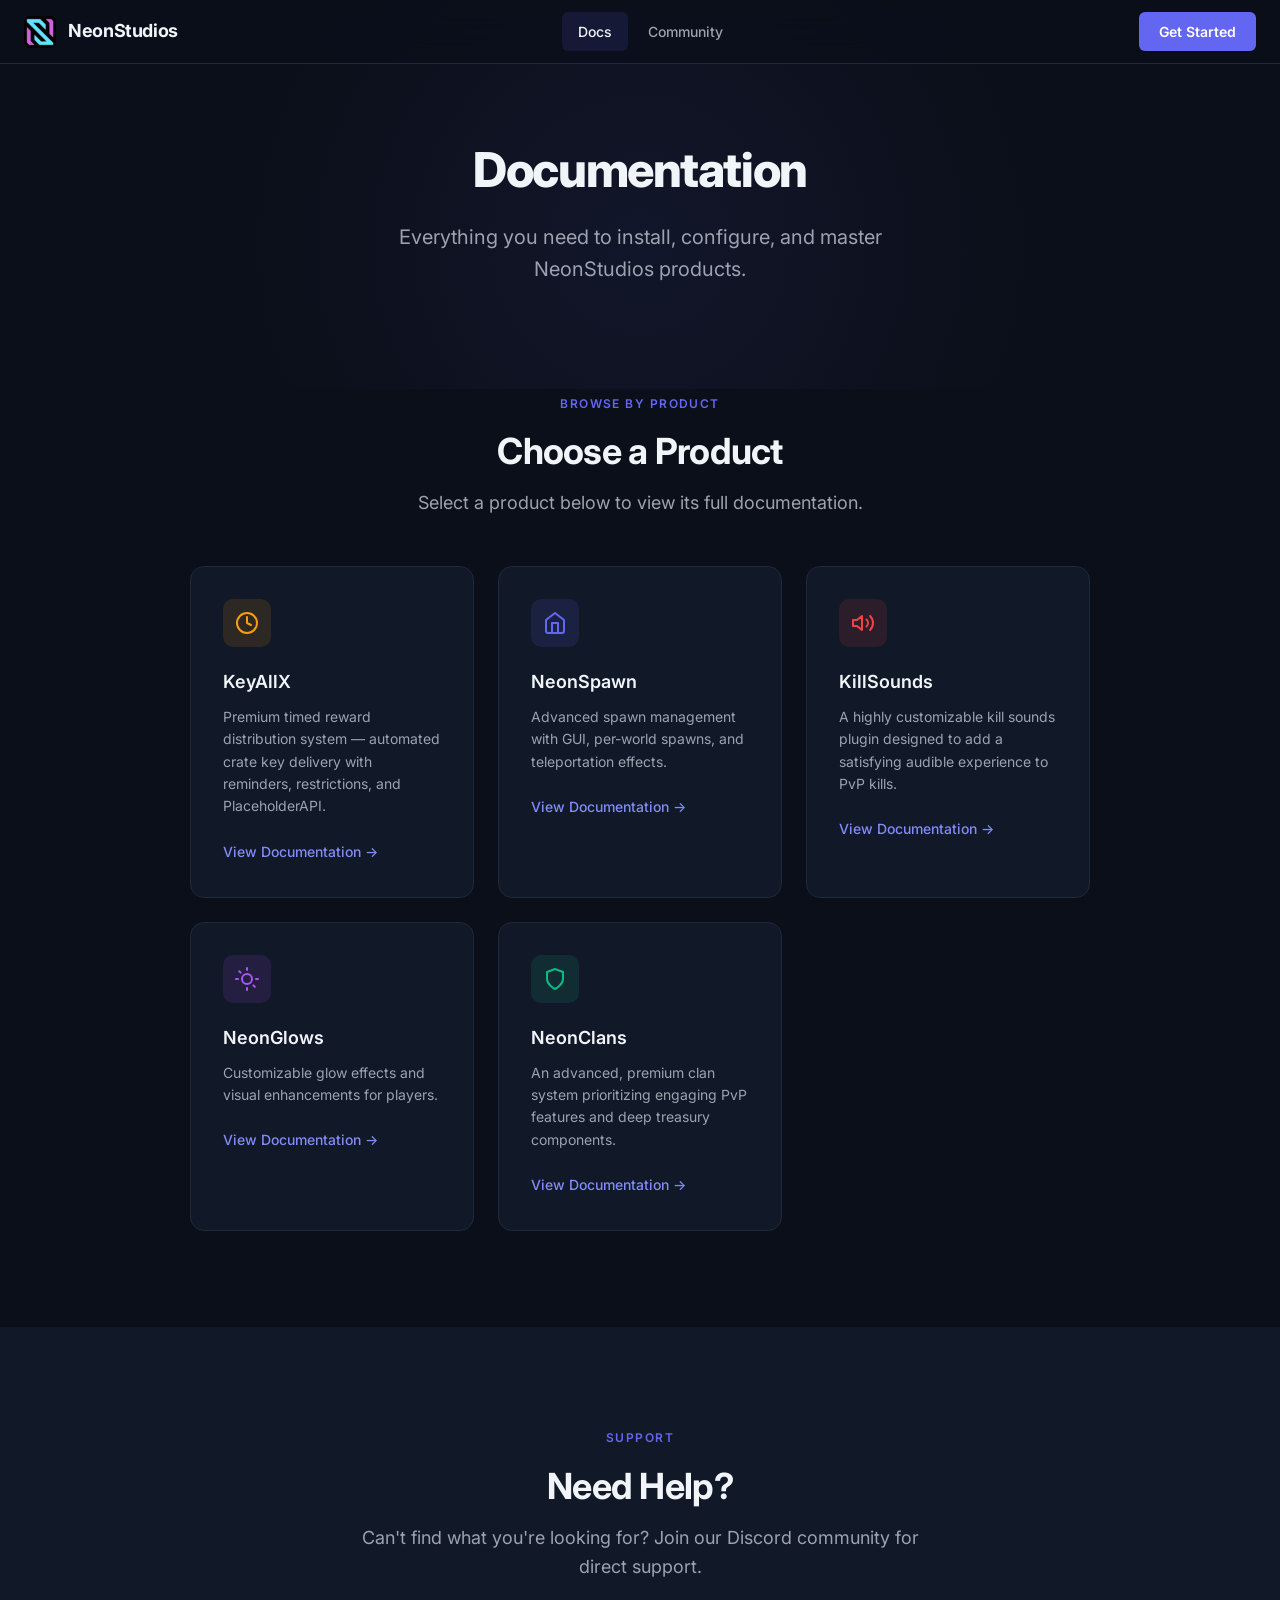
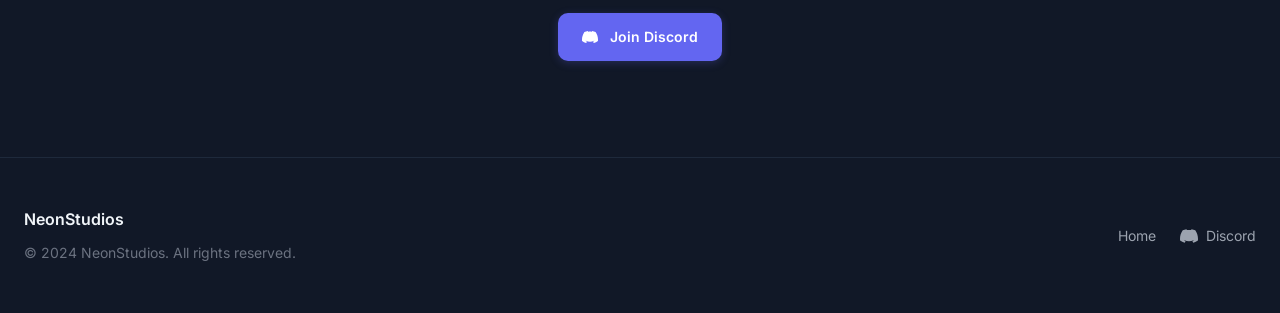
==== index.html @ 4698d2b7 "Added NeonClans & Updated BBB Links" ====
<!DOCTYPE html>
<html lang="en">
<head>
  <meta charset="UTF-8">
  <meta name="viewport" content="width=device-width, initial-scale=1.0">
  <title>Documentation — NeonStudios</title>
  <meta name="description" content="Browse documentation for all NeonStudios products — plugins, bots, skripts, server setups, and developer tools.">

  <!-- Open Graph -->
  <meta property="og:type" content="website">
  <meta property="og:title" content="Documentation — NeonStudios">
  <meta property="og:description" content="Browse documentation for all NeonStudios products.">
  <meta property="og:url" content="https://docs.neonstudios.in/">
  <meta property="og:site_name" content="NeonStudios">
  <meta property="og:image" content="https://docs.neonstudios.in/assets/logo.jpg">
  <meta property="og:image:type" content="image/jpeg">
  <meta property="og:image:alt" content="NeonStudios Logo">
  <meta name="theme-color" content="#f59e0b">
  <!-- Twitter -->
  <meta name="twitter:card" content="summary">
  <meta name="twitter:title" content="Documentation — NeonStudios">
  <meta name="twitter:description" content="Browse documentation for all NeonStudios products.">
  <meta name="twitter:image" content="https://docs.neonstudios.in/assets/logo.jpg">

  <link rel="icon" type="image/jpeg" href="assets/logo.jpg">
  <link rel="stylesheet" href="styles.css">
</head>
<body>
  <!-- ===== Header ===== -->
  <header class="header" role="banner">
    <div class="header-inner">
      <a href="index.html" class="logo" aria-label="NeonStudios Home">
        <img src="assets/logo.jpg" alt="NeonStudios Logo" style="width: 32px; height: 32px; border-radius: 6px;">
        <span>NeonStudios</span>
      </a>

      <nav class="nav-links" role="navigation" aria-label="Main navigation">
        <a href="index.html" class="nav-link active">Docs</a>
        <a href="https://dsc.gg/neonstudios" class="nav-link" target="_blank" rel="noopener">Community</a>
      </nav>

      <a href="https://dsc.gg/neonstudios" class="nav-cta" target="_blank" rel="noopener">Get Started</a>

      <button class="mobile-menu-btn" id="mobileMenuBtn" aria-label="Toggle menu" aria-expanded="false">
        <svg width="24" height="24" fill="none" stroke="currentColor" stroke-width="2" stroke-linecap="round"><path d="M4 6h16M4 12h16M4 18h16"/></svg>
      </button>
    </div>

    <div class="mobile-nav" id="mobileNav" role="navigation" aria-label="Mobile navigation" style="display:none;">
      <a href="index.html" class="nav-link active">Docs</a>
      <a href="https://dsc.gg/neonstudios" class="nav-link" target="_blank" rel="noopener">Community</a>
    </div>
  </header>

  <main>
    <!-- ===== Docs Hub Hero ===== -->
    <section class="hero" style="min-height:auto;padding-top:calc(var(--header-height) + 5rem);padding-bottom:4rem;" aria-label="Documentation Hub">
      <div class="hero-content">
        <h1 class="animate-fade-in-up" style="font-size:clamp(2rem, 5vw, 3rem);">
          Documentation
        </h1>
        <p class="hero-sub animate-fade-in-up animate-delay-1">
          Everything you need to install, configure, and master NeonStudios products.
        </p>
      </div>
    </section>

    <!-- ===== Product Documentation List ===== -->
    <section class="section" style="padding-top:0;" aria-label="Product Documentation">
      <div class="container">
        <div class="section-header fade-in" style="margin-bottom:3rem;">
          <span class="section-label">Browse by Product</span>
          <h2 class="section-title">Choose a Product</h2>
          <p class="section-desc">Select a product below to view its full documentation.</p>
        </div>

        <div class="products-grid" style="max-width:900px;">
          <!-- KeyAllX -->
          <a href="docs/keyallx.html" class="product-card fade-in" id="doc-keyallx" style="text-decoration:none;">
            <div class="product-icon" style="background:rgba(245, 158, 11, 0.12);">
              <svg width="24" height="24" viewBox="0 0 24 24" fill="none" stroke="#f59e0b" stroke-width="2" stroke-linecap="round" stroke-linejoin="round"><circle cx="12" cy="12" r="10"/><polyline points="12 6 12 12 16 14"/></svg>
            </div>
            <h3>KeyAllX</h3>
            <p>Premium timed reward distribution system — automated crate key delivery with reminders, restrictions, and PlaceholderAPI.</p>
            <span class="product-link">View Documentation <span>→</span></span>
          </a>

          <!-- NeonSpawn -->
          <a href="docs/neonspawn.html" class="product-card fade-in" id="doc-neonspawn" style="text-decoration:none;">
            <div class="product-icon" style="background:rgba(99, 102, 241, 0.12);">
              <svg width="24" height="24" viewBox="0 0 24 24" fill="none" stroke="#6366f1" stroke-width="2" stroke-linecap="round" stroke-linejoin="round"><path d="M3 9l9-7 9 7v11a2 2 0 0 1-2 2H5a2 2 0 0 1-2-2z"/><polyline points="9 22 9 12 15 12 15 22"/></svg>
            </div>
            <h3>NeonSpawn</h3>
            <p>Advanced spawn management with GUI, per-world spawns, and teleportation effects.</p>
            <span class="product-link">View Documentation <span>→</span></span>
          </a>

          <!-- KillSounds -->
          <a href="docs/killsounds.html" class="product-card fade-in" id="doc-killsounds" style="text-decoration:none;">
            <div class="product-icon" style="background:rgba(239, 68, 68, 0.12);">
              <svg width="24" height="24" viewBox="0 0 24 24" fill="none" stroke="#ef4444" stroke-width="2" stroke-linecap="round" stroke-linejoin="round"><polygon points="11 5 6 9 2 9 2 15 6 15 11 19 11 5"></polygon><path d="M19.07 4.93a10 10 0 0 1 0 14.14M15.54 8.46a5 5 0 0 1 0 7.07"></path></svg>
            </div>
            <h3>KillSounds</h3>
            <p>A highly customizable kill sounds plugin designed to add a satisfying audible experience to PvP kills.</p>
            <span class="product-link">View Documentation <span>→</span></span>
          </a>

          <!-- NeonGlows -->
          <a href="docs/neonglows.html" class="product-card fade-in" id="doc-neonglows" style="text-decoration:none;">
            <div class="product-icon" style="background:rgba(168, 85, 247, 0.12);">
              <svg width="24" height="24" viewBox="0 0 24 24" fill="none" stroke="#a855f7" stroke-width="2" stroke-linecap="round" stroke-linejoin="round"><circle cx="12" cy="12" r="5"/><line x1="12" y1="1" x2="12" y2="3"/><line x1="12" y1="21" x2="12" y2="23"/><line x1="4.22" y1="4.22" x2="5.64" y2="5.64"/><line x1="18.36" y1="18.36" x2="19.78" y2="19.78"/><line x1="1" y1="12" x2="3" y2="12"/><line x1="21" y1="12" x2="23" y2="12"/></svg>
            </div>
            <h3>NeonGlows</h3>
            <p>Customizable glow effects and visual enhancements for players.</p>
            <span class="product-link">View Documentation <span>→</span></span>
          </a>

          <!-- NeonClans -->
          <a href="docs/neonclans.html" class="product-card fade-in" id="doc-neonclans" style="text-decoration:none;">
            <div class="product-icon" style="background:rgba(16, 185, 129, 0.12);">
              <svg width="24" height="24" viewBox="0 0 24 24" fill="none" stroke="#10b981" stroke-width="2" stroke-linecap="round" stroke-linejoin="round"><path d="M12 22s8-4 8-10V5l-8-3-8 3v7c0 6 8 10 8 10z"></path></svg>
            </div>
            <h3>NeonClans</h3>
            <p>An advanced, premium clan system prioritizing engaging PvP features and deep treasury components.</p>
            <span class="product-link">View Documentation <span>→</span></span>
          </a>
        </div>
      </div>
    </section>

    <!-- ===== Need Help ===== -->
    <section class="section" style="background:var(--bg-secondary);text-align:center;" aria-label="Need Help">
      <div class="container">
        <div class="section-header fade-in" style="margin-bottom:2rem;">
          <span class="section-label">Support</span>
          <h2 class="section-title">Need Help?</h2>
          <p class="section-desc">Can't find what you're looking for? Join our Discord community for direct support.</p>
        </div>
        <div class="hero-actions fade-in">
          <a href="https://dsc.gg/neonstudios" class="btn btn-primary" target="_blank" rel="noopener">
            <svg width="16" height="16" viewBox="0 0 24 24" fill="currentColor" style="margin-right:4px;"><path d="M20.317 4.3698a19.7913 19.7913 0 00-4.8851-1.5152.0741.0741 0 00-.0785.0371c-.211.3753-.4447.8648-.6083 1.2495-1.8447-.2762-3.68-.2762-5.4868 0-.1636-.3933-.4058-.8742-.6177-1.2495a.077.077 0 00-.0785-.037 19.7363 19.7363 0 00-4.8852 1.515.0699.0699 0 00-.0321.0277C.5334 9.0458-.319 13.5799.0992 18.0578a.0824.0824 0 00.0312.0561 19.9312 19.9312 0 005.9932 3.0294.0777.0777 0 00.0842-.0276c.4616-.6304.8731-1.2952 1.226-1.9942a.076.076 0 00-.0416-.1057c-.6528-.2476-1.2743-.5495-1.8722-.8923a.077.077 0 01-.0076-.1277c.1258-.0943.2517-.1923.3718-.2914a.0743.0743 0 01.0776-.0105c3.9278 1.7933 8.18 1.7933 12.0614 0a.0739.0739 0 01.0785.0095c.1202.099.246.1981.3728.2924a.077.077 0 01-.0066.1276 12.2986 12.2986 0 01-1.873.8914.0766.0766 0 00-.0407.1067c.3604.698.7719 1.3628 1.225 1.9932a.076.076 0 00.0842.0286 19.8975 19.8975 0 006.0023-3.0294.077.077 0 00.0313-.0552c.5004-5.177-.8382-9.6739-3.5485-13.6604a.061.061 0 00-.0312-.0286z"/></svg>
            Join Discord
          </a>
        </div>
      </div>
    </section>
  </main>

  <!-- ===== Footer ===== -->
  <footer class="footer" role="contentinfo">
    <div class="footer-inner">
      <div class="footer-left">
        <span class="footer-brand">NeonStudios</span>
        <span class="footer-copy">&copy; 2024 NeonStudios. All rights reserved.</span>
      </div>
      <div class="footer-links">
        <a href="index.html" class="footer-link">Home</a>
        <a href="https://dsc.gg/neonstudios" class="footer-link" target="_blank" rel="noopener">
          <svg width="18" height="18" viewBox="0 0 24 24" fill="currentColor"><path d="M20.317 4.3698a19.7913 19.7913 0 00-4.8851-1.5152.0741.0741 0 00-.0785.0371c-.211.3753-.4447.8648-.6083 1.2495-1.8447-.2762-3.68-.2762-5.4868 0-.1636-.3933-.4058-.8742-.6177-1.2495a.077.077 0 00-.0785-.037 19.7363 19.7363 0 00-4.8852 1.515.0699.0699 0 00-.0321.0277C.5334 9.0458-.319 13.5799.0992 18.0578a.0824.0824 0 00.0312.0561 19.9312 19.9312 0 005.9932 3.0294.0777.0777 0 00.0842-.0276c.4616-.6304.8731-1.2952 1.226-1.9942a.076.076 0 00-.0416-.1057c-.6528-.2476-1.2743-.5495-1.8722-.8923a.077.077 0 01-.0076-.1277c.1258-.0943.2517-.1923.3718-.2914a.0743.0743 0 01.0776-.0105c3.9278 1.7933 8.18 1.7933 12.0614 0a.0739.0739 0 01.0785.0095c.1202.099.246.1981.3728.2924a.077.077 0 01-.0066.1276 12.2986 12.2986 0 01-1.873.8914.0766.0766 0 00-.0407.1067c.3604.698.7719 1.3628 1.225 1.9932a.076.076 0 00.0842.0286 19.8975 19.8975 0 006.0023-3.0294.077.077 0 00.0313-.0552c.5004-5.177-.8382-9.6739-3.5485-13.6604a.061.061 0 00-.0312-.0286z"/></svg>
          Discord
        </a>
      </div>
    </div>
  </footer>

  <script src="app.js"></script>
</body>
</html>
---- styles.css ----
/* ============================================
   NeonStudios Design System
   Modern, minimal SaaS-style dark theme
   ============================================ */

/* ---------- Google Fonts ---------- */
@import url('https://fonts.googleapis.com/css2?family=Inter:wght@300;400;500;600;700;800&family=JetBrains+Mono:wght@400;500&display=swap');

/* ---------- CSS Custom Properties ---------- */
:root {
  /* Colors */
  --bg-primary: #0b0f19;
  --bg-secondary: #111827;
  --bg-surface: #1e293b;
  --bg-surface-hover: #253349;
  --bg-surface-alt: #0f172a;
  --border-color: #1e293b;
  --border-color-subtle: rgba(99, 102, 241, 0.15);

  --color-primary: #6366f1;
  --color-primary-hover: #818cf8;
  --color-primary-muted: rgba(99, 102, 241, 0.12);
  --color-primary-glow: rgba(99, 102, 241, 0.25);
  --color-accent: #2563eb;

  --text-primary: #f1f5f9;
  --text-secondary: #e5e7eb;
  --text-muted: #9ca3af;
  --text-dim: #6b7280;

  --success: #22c55e;
  --warning: #f59e0b;
  --error: #ef4444;
  --info: #3b82f6;

  /* Typography */
  --font-sans: 'Inter', system-ui, -apple-system, BlinkMacSystemFont, 'Segoe UI', sans-serif;
  --font-mono: 'JetBrains Mono', 'Fira Code', 'Cascadia Code', monospace;

  --text-xs: 0.75rem;
  --text-sm: 0.875rem;
  --text-base: 1rem;
  --text-lg: 1.125rem;
  --text-xl: 1.25rem;
  --text-2xl: 1.5rem;
  --text-3xl: 1.875rem;
  --text-4xl: 2.25rem;
  --text-5xl: 3rem;
  --text-6xl: 3.75rem;

  /* Spacing */
  --space-1: 0.25rem;
  --space-2: 0.5rem;
  --space-3: 0.75rem;
  --space-4: 1rem;
  --space-5: 1.25rem;
  --space-6: 1.5rem;
  --space-8: 2rem;
  --space-10: 2.5rem;
  --space-12: 3rem;
  --space-16: 4rem;
  --space-20: 5rem;
  --space-24: 6rem;

  /* Radii */
  --radius-sm: 6px;
  --radius-md: 10px;
  --radius-lg: 14px;
  --radius-xl: 20px;
  --radius-full: 9999px;

  /* Shadows */
  --shadow-sm: 0 1px 2px rgba(0, 0, 0, 0.3);
  --shadow-md: 0 4px 12px rgba(0, 0, 0, 0.25);
  --shadow-lg: 0 8px 30px rgba(0, 0, 0, 0.35);
  --shadow-xl: 0 16px 48px rgba(0, 0, 0, 0.4);

  /* Layout */
  --sidebar-width: 280px;
  --header-height: 64px;
  --max-width: 1280px;
  --content-max-width: 780px;

  /* Transitions */
  --transition-fast: 150ms cubic-bezier(0.4, 0, 0.2, 1);
  --transition-base: 250ms cubic-bezier(0.4, 0, 0.2, 1);
  --transition-slow: 400ms cubic-bezier(0.4, 0, 0.2, 1);
}

/* ---------- Reset & Base ---------- */
*, *::before, *::after {
  box-sizing: border-box;
  margin: 0;
  padding: 0;
}

html {
  scroll-behavior: smooth;
  font-size: 16px;
  -webkit-font-smoothing: antialiased;
  -moz-osx-font-smoothing: grayscale;
}

body {
  font-family: var(--font-sans);
  background-color: var(--bg-primary);
  color: var(--text-secondary);
  line-height: 1.7;
  min-height: 100vh;
  overflow-x: hidden;
}

a {
  color: var(--color-primary-hover);
  text-decoration: none;
  transition: color var(--transition-fast);
}

a:hover {
  color: var(--text-primary);
}

img {
  max-width: 100%;
  height: auto;
  display: block;
}

ul, ol {
  list-style: none;
}

::selection {
  background: var(--color-primary-muted);
  color: var(--text-primary);
}

::-webkit-scrollbar {
  width: 6px;
  height: 6px;
}

::-webkit-scrollbar-track {
  background: transparent;
}

::-webkit-scrollbar-thumb {
  background: var(--bg-surface);
  border-radius: var(--radius-full);
}

::-webkit-scrollbar-thumb:hover {
  background: var(--bg-surface-hover);
}

/* ---------- Utility Classes ---------- */
.container {
  max-width: var(--max-width);
  margin: 0 auto;
  padding: 0 var(--space-6);
}

.sr-only {
  position: absolute;
  width: 1px;
  height: 1px;
  padding: 0;
  margin: -1px;
  overflow: hidden;
  clip: rect(0, 0, 0, 0);
  border: 0;
}

.fade-in {
  opacity: 0;
  transform: translateY(20px);
  transition: opacity 0.6s ease, transform 0.6s ease;
}

.fade-in.visible {
  opacity: 1;
  transform: translateY(0);
}

/* ---------- Header / Navbar ---------- */
.header {
  position: fixed;
  top: 0;
  left: 0;
  right: 0;
  height: var(--header-height);
  background: rgba(11, 15, 25, 0.82);
  backdrop-filter: blur(16px) saturate(180%);
  -webkit-backdrop-filter: blur(16px) saturate(180%);
  border-bottom: 1px solid var(--border-color);
  z-index: 1000;
  transition: background var(--transition-base);
}

.header-inner {
  max-width: var(--max-width);
  margin: 0 auto;
  padding: 0 var(--space-6);
  height: 100%;
  display: flex;
  align-items: center;
  justify-content: space-between;
}

.logo {
  display: flex;
  align-items: center;
  gap: var(--space-3);
  font-weight: 700;
  font-size: var(--text-lg);
  color: var(--text-primary);
  letter-spacing: -0.02em;
}

.logo-icon {
  width: 32px;
  height: 32px;
  background: linear-gradient(135deg, var(--color-primary), var(--color-accent));
  border-radius: var(--radius-sm);
  display: flex;
  align-items: center;
  justify-content: center;
  font-size: var(--text-sm);
  font-weight: 800;
  color: #fff;
}

.nav-links {
  display: flex;
  align-items: center;
  gap: var(--space-1);
}

.nav-link {
  padding: var(--space-2) var(--space-4);
  font-size: var(--text-sm);
  font-weight: 500;
  color: var(--text-muted);
  border-radius: var(--radius-sm);
  transition: all var(--transition-fast);
}

.nav-link:hover {
  color: var(--text-primary);
  background: var(--bg-surface);
}

.nav-link.active {
  color: var(--text-primary);
  background: var(--color-primary-muted);
}

.nav-cta {
  margin-left: var(--space-4);
  padding: var(--space-2) var(--space-5);
  font-size: var(--text-sm);
  font-weight: 600;
  color: #fff;
  background: var(--color-primary);
  border: none;
  border-radius: var(--radius-sm);
  cursor: pointer;
  transition: all var(--transition-fast);
}

.nav-cta:hover {
  background: var(--color-primary-hover);
  color: #fff;
  transform: translateY(-1px);
  box-shadow: 0 4px 16px var(--color-primary-glow);
}

.mobile-menu-btn {
  display: none;
  width: 40px;
  height: 40px;
  border: none;
  background: transparent;
  color: var(--text-secondary);
  cursor: pointer;
  border-radius: var(--radius-sm);
  align-items: center;
  justify-content: center;
  font-size: 1.25rem;
}

.mobile-menu-btn:hover {
  background: var(--bg-surface);
}

/* ---------- Hero Section ---------- */
.hero {
  min-height: 100vh;
  display: flex;
  align-items: center;
  justify-content: center;
  text-align: center;
  padding: calc(var(--header-height) + var(--space-16)) var(--space-6) var(--space-16);
  position: relative;
  overflow: hidden;
}

.hero::before {
  content: '';
  position: absolute;
  top: -40%;
  left: 50%;
  transform: translateX(-50%);
  width: 800px;
  height: 800px;
  background: radial-gradient(circle, rgba(99, 102, 241, 0.08) 0%, transparent 70%);
  pointer-events: none;
}

.hero-content {
  max-width: 720px;
  position: relative;
  z-index: 1;
}

.hero-badge {
  display: inline-flex;
  align-items: center;
  gap: var(--space-2);
  padding: var(--space-1) var(--space-4);
  font-size: var(--text-xs);
  font-weight: 500;
  color: var(--color-primary-hover);
  background: var(--color-primary-muted);
  border: 1px solid var(--border-color-subtle);
  border-radius: var(--radius-full);
  margin-bottom: var(--space-8);
  letter-spacing: 0.02em;
}

.hero-badge-dot {
  width: 6px;
  height: 6px;
  background: var(--color-primary);
  border-radius: 50%;
  animation: pulse-dot 2s infinite;
}

@keyframes pulse-dot {
  0%, 100% { opacity: 1; }
  50% { opacity: 0.4; }
}

.hero h1 {
  font-size: clamp(2.5rem, 6vw, var(--text-6xl));
  font-weight: 800;
  color: var(--text-primary);
  line-height: 1.1;
  letter-spacing: -0.03em;
  margin-bottom: var(--space-6);
}

.hero h1 .gradient-text {
  background: linear-gradient(135deg, var(--color-primary) 0%, #a78bfa 50%, var(--color-accent) 100%);
  -webkit-background-clip: text;
  -webkit-text-fill-color: transparent;
  background-clip: text;
}

.hero-sub {
  font-size: clamp(var(--text-lg), 2vw, var(--text-xl));
  color: var(--text-muted);
  line-height: 1.6;
  margin-bottom: var(--space-10);
  max-width: 560px;
  margin-left: auto;
  margin-right: auto;
}

.hero-actions {
  display: flex;
  gap: var(--space-4);
  justify-content: center;
  flex-wrap: wrap;
}

.btn {
  display: inline-flex;
  align-items: center;
  gap: var(--space-2);
  padding: var(--space-3) var(--space-6);
  font-family: var(--font-sans);
  font-size: var(--text-sm);
  font-weight: 600;
  border-radius: var(--radius-md);
  border: none;
  cursor: pointer;
  transition: all var(--transition-fast);
  text-decoration: none;
}

.btn-primary {
  color: #fff;
  background: var(--color-primary);
  box-shadow: 0 2px 8px var(--color-primary-glow);
}

.btn-primary:hover {
  background: var(--color-primary-hover);
  color: #fff;
  transform: translateY(-2px);
  box-shadow: 0 6px 20px var(--color-primary-glow);
}

.btn-secondary {
  color: var(--text-secondary);
  background: var(--bg-surface);
  border: 1px solid var(--border-color);
}

.btn-secondary:hover {
  color: var(--text-primary);
  background: var(--bg-surface-hover);
  border-color: var(--bg-surface-hover);
  transform: translateY(-2px);
}

.btn-icon {
  font-size: 1.1em;
}

/* ---------- Trust Banner ---------- */
.trust-banner {
  text-align: center;
  padding: var(--space-12) var(--space-6);
  border-top: 1px solid var(--border-color);
  border-bottom: 1px solid var(--border-color);
  background: var(--bg-secondary);
}

.trust-banner p {
  font-size: var(--text-sm);
  color: var(--text-dim);
  text-transform: uppercase;
  letter-spacing: 0.1em;
  font-weight: 500;
}

.trust-logos {
  display: flex;
  align-items: center;
  justify-content: center;
  gap: var(--space-12);
  margin-top: var(--space-6);
  flex-wrap: wrap;
}

.trust-item {
  display: flex;
  align-items: center;
  gap: var(--space-2);
  color: var(--text-dim);
  font-size: var(--text-sm);
  font-weight: 500;
}

.trust-item svg {
  width: 20px;
  height: 20px;
  opacity: 0.6;
}

/* ---------- Section Common ---------- */
.section {
  padding: var(--space-24) var(--space-6);
}

.section-header {
  text-align: center;
  max-width: 600px;
  margin: 0 auto var(--space-16);
}

.section-label {
  display: inline-block;
  font-size: var(--text-xs);
  font-weight: 600;
  color: var(--color-primary);
  text-transform: uppercase;
  letter-spacing: 0.12em;
  margin-bottom: var(--space-4);
}

.section-title {
  font-size: clamp(var(--text-2xl), 4vw, var(--text-4xl));
  font-weight: 700;
  color: var(--text-primary);
  letter-spacing: -0.02em;
  line-height: 1.2;
  margin-bottom: var(--space-4);
}

.section-desc {
  font-size: var(--text-lg);
  color: var(--text-muted);
  line-height: 1.6;
}

/* ---------- Products Grid ---------- */
.products-grid {
  display: grid;
  grid-template-columns: repeat(auto-fill, minmax(280px, 1fr));
  gap: var(--space-6);
  max-width: var(--max-width);
  margin: 0 auto;
}

.product-card {
  position: relative;
  background: var(--bg-secondary);
  border: 1px solid var(--border-color);
  border-radius: var(--radius-lg);
  padding: var(--space-8);
  transition: all var(--transition-base);
  overflow: hidden;
}

.product-card::before {
  content: '';
  position: absolute;
  top: 0;
  left: 0;
  right: 0;
  height: 2px;
  background: linear-gradient(90deg, transparent, var(--color-primary), transparent);
  opacity: 0;
  transition: opacity var(--transition-base);
}

.product-card:hover {
  border-color: var(--bg-surface-hover);
  transform: translateY(-4px);
  box-shadow: var(--shadow-lg);
}

.product-card:hover::before {
  opacity: 1;
}

.product-icon {
  width: 48px;
  height: 48px;
  border-radius: var(--radius-md);
  display: flex;
  align-items: center;
  justify-content: center;
  font-size: 1.5rem;
  margin-bottom: var(--space-5);
  background: var(--color-primary-muted);
}

.product-card h3 {
  font-size: var(--text-lg);
  font-weight: 600;
  color: var(--text-primary);
  margin-bottom: var(--space-2);
}

.product-card p {
  font-size: var(--text-sm);
  color: var(--text-muted);
  line-height: 1.6;
  margin-bottom: var(--space-5);
}

.product-link {
  font-size: var(--text-sm);
  font-weight: 500;
  color: var(--color-primary-hover);
  display: inline-flex;
  align-items: center;
  gap: var(--space-1);
  transition: gap var(--transition-fast);
}

.product-link:hover {
  gap: var(--space-2);
  color: var(--text-primary);
}

.product-badge {
  display: inline-block;
  font-size: var(--text-xs);
  font-weight: 500;
  padding: var(--space-1) var(--space-3);
  border-radius: var(--radius-full);
  background: rgba(245, 158, 11, 0.1);
  color: var(--warning);
  border: 1px solid rgba(245, 158, 11, 0.2);
}

/* ---------- Featured Projects ---------- */
.featured-grid {
  display: grid;
  grid-template-columns: repeat(auto-fill, minmax(340px, 1fr));
  gap: var(--space-6);
  max-width: var(--max-width);
  margin: 0 auto;
}

.featured-card {
  background: var(--bg-secondary);
  border: 1px solid var(--border-color);
  border-radius: var(--radius-lg);
  overflow: hidden;
  transition: all var(--transition-base);
}

.featured-card:hover {
  border-color: var(--bg-surface-hover);
  transform: translateY(-4px);
  box-shadow: var(--shadow-lg);
}

.featured-img {
  height: 200px;
  background: var(--bg-surface);
  display: flex;
  align-items: center;
  justify-content: center;
  color: var(--text-dim);
  font-size: var(--text-sm);
  position: relative;
  overflow: hidden;
}

.featured-img-gradient {
  position: absolute;
  inset: 0;
  opacity: 0.3;
}

.featured-body {
  padding: var(--space-6);
}

.featured-body h3 {
  font-size: var(--text-xl);
  font-weight: 600;
  color: var(--text-primary);
  margin-bottom: var(--space-2);
}

.featured-body p {
  font-size: var(--text-sm);
  color: var(--text-muted);
  line-height: 1.6;
  margin-bottom: var(--space-4);
}

.featured-tags {
  display: flex;
  flex-wrap: wrap;
  gap: var(--space-2);
}

.tag {
  font-size: var(--text-xs);
  font-weight: 500;
  padding: var(--space-1) var(--space-3);
  background: var(--bg-surface);
  color: var(--text-muted);
  border-radius: var(--radius-full);
  border: 1px solid var(--border-color);
}

/* ---------- Footer ---------- */
.footer {
  border-top: 1px solid var(--border-color);
  padding: var(--space-12) var(--space-6);
  background: var(--bg-secondary);
}

.footer-inner {
  max-width: var(--max-width);
  margin: 0 auto;
  display: flex;
  justify-content: space-between;
  align-items: center;
  flex-wrap: wrap;
  gap: var(--space-6);
}

.footer-left {
  display: flex;
  flex-direction: column;
  gap: var(--space-2);
}

.footer-brand {
  font-weight: 600;
  font-size: var(--text-base);
  color: var(--text-primary);
}

.footer-copy {
  font-size: var(--text-sm);
  color: var(--text-dim);
}

.footer-links {
  display: flex;
  gap: var(--space-6);
  align-items: center;
}

.footer-link {
  font-size: var(--text-sm);
  color: var(--text-muted);
  display: flex;
  align-items: center;
  gap: var(--space-2);
}

.footer-link:hover {
  color: var(--text-primary);
}

.footer-link svg {
  width: 18px;
  height: 18px;
}

/* ============================================
   DOCUMENTATION LAYOUT
   ============================================ */

.docs-layout {
  display: flex;
  min-height: 100vh;
  padding-top: var(--header-height);
}

/* ---------- Sidebar ---------- */
.sidebar {
  position: fixed;
  top: var(--header-height);
  left: 0;
  bottom: 0;
  width: var(--sidebar-width);
  background: var(--bg-secondary);
  border-right: 1px solid var(--border-color);
  overflow-y: auto;
  padding: var(--space-6) 0;
  z-index: 100;
  transition: transform var(--transition-base);
}

.sidebar-search {
  padding: 0 var(--space-5) var(--space-4);
  border-bottom: 1px solid var(--border-color);
  margin-bottom: var(--space-4);
}

.sidebar-search input {
  width: 100%;
  padding: var(--space-2) var(--space-4);
  padding-left: var(--space-10);
  font-family: var(--font-sans);
  font-size: var(--text-sm);
  color: var(--text-secondary);
  background: var(--bg-surface);
  border: 1px solid var(--border-color);
  border-radius: var(--radius-sm);
  outline: none;
  transition: border-color var(--transition-fast);
}

.sidebar-search input:focus {
  border-color: var(--color-primary);
  box-shadow: 0 0 0 3px var(--color-primary-muted);
}

.sidebar-search input::placeholder {
  color: var(--text-dim);
}

.sidebar-search-wrapper {
  position: relative;
}

.sidebar-search-icon {
  position: absolute;
  top: 50%;
  left: var(--space-3);
  transform: translateY(-50%);
  color: var(--text-dim);
  width: 16px;
  height: 16px;
  pointer-events: none;
}

.sidebar-nav {
  padding: 0 var(--space-3);
}

.sidebar-section {
  margin-bottom: var(--space-5);
}

.sidebar-section-title {
  font-size: var(--text-xs);
  font-weight: 600;
  color: var(--text-dim);
  text-transform: uppercase;
  letter-spacing: 0.1em;
  padding: var(--space-2) var(--space-3);
  margin-bottom: var(--space-1);
}

.sidebar-link {
  display: flex;
  align-items: center;
  gap: var(--space-2);
  padding: var(--space-2) var(--space-3);
  font-size: var(--text-sm);
  color: var(--text-muted);
  border-radius: var(--radius-sm);
  transition: all var(--transition-fast);
  cursor: pointer;
}

.sidebar-link:hover {
  color: var(--text-primary);
  background: var(--bg-surface);
}

.sidebar-link.active {
  color: var(--color-primary-hover);
  background: var(--color-primary-muted);
  font-weight: 500;
}

.sidebar-link svg {
  width: 16px;
  height: 16px;
  flex-shrink: 0;
}

/* ---------- Docs Main Content ---------- */
.docs-main {
  flex: 1;
  margin-left: var(--sidebar-width);
  padding: var(--space-10) var(--space-10);
  max-width: calc(100% - var(--sidebar-width));
}

.docs-content {
  max-width: var(--content-max-width);
  margin: 0 auto;
}

/* Breadcrumb */
.breadcrumb {
  display: flex;
  align-items: center;
  gap: var(--space-2);
  margin-bottom: var(--space-8);
  font-size: var(--text-sm);
}

.breadcrumb a {
  color: var(--text-dim);
}

.breadcrumb a:hover {
  color: var(--text-primary);
}

.breadcrumb-sep {
  color: var(--text-dim);
  font-size: var(--text-xs);
}

.breadcrumb-current {
  color: var(--text-secondary);
}

/* Doc Typography */
.docs-content h1 {
  font-size: var(--text-4xl);
  font-weight: 800;
  color: var(--text-primary);
  letter-spacing: -0.03em;
  line-height: 1.2;
  margin-bottom: var(--space-4);
  padding-bottom: var(--space-4);
  border-bottom: 1px solid var(--border-color);
}

.docs-content h2 {
  font-size: var(--text-2xl);
  font-weight: 700;
  color: var(--text-primary);
  letter-spacing: -0.02em;
  margin-top: var(--space-12);
  margin-bottom: var(--space-4);
  padding-bottom: var(--space-2);
  border-bottom: 1px solid var(--border-color);
  scroll-margin-top: calc(var(--header-height) + var(--space-6));
}

.docs-content h3 {
  font-size: var(--text-xl);
  font-weight: 600;
  color: var(--text-primary);
  margin-top: var(--space-8);
  margin-bottom: var(--space-3);
  scroll-margin-top: calc(var(--header-height) + var(--space-6));
}

.docs-content h4 {
  font-size: var(--text-lg);
  font-weight: 600;
  color: var(--text-primary);
  margin-top: var(--space-6);
  margin-bottom: var(--space-2);
}

.docs-content p {
  margin-bottom: var(--space-4);
  color: var(--text-secondary);
  line-height: 1.8;
}

.docs-content ul,
.docs-content ol {
  margin-bottom: var(--space-4);
  padding-left: var(--space-6);
}

.docs-content ul {
  list-style: disc;
}

.docs-content ol {
  list-style: decimal;
}

.docs-content li {
  margin-bottom: var(--space-2);
  color: var(--text-secondary);
  line-height: 1.7;
}

.docs-content strong {
  color: var(--text-primary);
  font-weight: 600;
}

.docs-content code {
  font-family: var(--font-mono);
  font-size: 0.875em;
  padding: 0.15em 0.4em;
  background: var(--bg-surface);
  border: 1px solid var(--border-color);
  border-radius: 4px;
  color: var(--color-primary-hover);
}

/* Code Blocks */
.code-block {
  position: relative;
  margin: var(--space-4) 0 var(--space-6);
  border-radius: var(--radius-md);
  overflow: hidden;
  border: 1px solid var(--border-color);
  background: var(--bg-surface-alt);
}

.code-block-header {
  display: flex;
  align-items: center;
  justify-content: space-between;
  padding: var(--space-2) var(--space-4);
  background: var(--bg-secondary);
  border-bottom: 1px solid var(--border-color);
  font-size: var(--text-xs);
  color: var(--text-dim);
}

.code-block-lang {
  font-family: var(--font-mono);
  font-weight: 500;
  text-transform: uppercase;
  letter-spacing: 0.05em;
}

.copy-btn {
  display: flex;
  align-items: center;
  gap: var(--space-1);
  padding: var(--space-1) var(--space-3);
  font-family: var(--font-sans);
  font-size: var(--text-xs);
  font-weight: 500;
  color: var(--text-muted);
  background: var(--bg-surface);
  border: 1px solid var(--border-color);
  border-radius: var(--radius-sm);
  cursor: pointer;
  transition: all var(--transition-fast);
}

.copy-btn:hover {
  color: var(--text-primary);
  border-color: var(--bg-surface-hover);
  background: var(--bg-surface-hover);
}

.copy-btn.copied {
  color: var(--success);
  border-color: rgba(34, 197, 94, 0.3);
}

.code-block pre {
  padding: var(--space-5);
  overflow-x: auto;
  font-family: var(--font-mono);
  font-size: var(--text-sm);
  line-height: 1.7;
  color: var(--text-secondary);
}

.code-block pre code {
  font-family: inherit;
  font-size: inherit;
  padding: 0;
  background: none;
  border: none;
  color: inherit;
}

/* Callout / Alert Boxes */
.callout {
  display: flex;
  gap: var(--space-3);
  padding: var(--space-4) var(--space-5);
  border-radius: var(--radius-md);
  margin: var(--space-4) 0 var(--space-6);
  border-left: 3px solid;
}

.callout-icon {
  flex-shrink: 0;
  width: 20px;
  height: 20px;
  margin-top: 2px;
}

.callout-info {
  background: rgba(59, 130, 246, 0.08);
  border-color: var(--info);
}

.callout-info .callout-icon {
  color: var(--info);
}

.callout-warning {
  background: rgba(245, 158, 11, 0.08);
  border-color: var(--warning);
}

.callout-warning .callout-icon {
  color: var(--warning);
}

.callout-success {
  background: rgba(34, 197, 94, 0.08);
  border-color: var(--success);
}

.callout-success .callout-icon {
  color: var(--success);
}

.callout-error {
  background: rgba(239, 68, 68, 0.08);
  border-color: var(--error);
}

.callout-error .callout-icon {
  color: var(--error);
}

.callout p {
  margin: 0;
  font-size: var(--text-sm);
}

.callout strong {
  display: block;
  margin-bottom: var(--space-1);
  font-size: var(--text-sm);
}

/* Tables */
.docs-content table {
  width: 100%;
  border-collapse: collapse;
  margin: var(--space-4) 0 var(--space-6);
  font-size: var(--text-sm);
  border: 1px solid var(--border-color);
  border-radius: var(--radius-md);
  overflow: hidden;
}

.docs-content thead {
  background: var(--bg-secondary);
}

.docs-content th {
  padding: var(--space-3) var(--space-4);
  text-align: left;
  font-weight: 600;
  color: var(--text-primary);
  border-bottom: 1px solid var(--border-color);
}

.docs-content td {
  padding: var(--space-3) var(--space-4);
  border-bottom: 1px solid var(--border-color);
  color: var(--text-secondary);
}

.docs-content tbody tr:last-child td {
  border-bottom: none;
}

.docs-content tbody tr:hover {
  background: var(--bg-surface);
}

/* Image containers */
.img-container {
  margin: var(--space-6) 0;
  border-radius: var(--radius-md);
  overflow: hidden;
  border: 1px solid var(--border-color);
  box-shadow: var(--shadow-md);
}

.img-placeholder {
  aspect-ratio: 16/9;
  background: var(--bg-surface);
  display: flex;
  align-items: center;
  justify-content: center;
  color: var(--text-dim);
  font-size: var(--text-sm);
}

.img-caption {
  padding: var(--space-2) var(--space-4);
  background: var(--bg-secondary);
  font-size: var(--text-xs);
  color: var(--text-dim);
  border-top: 1px solid var(--border-color);
}

/* Search Results Overlay */
.search-overlay {
  display: none;
  position: fixed;
  inset: 0;
  background: rgba(0, 0, 0, 0.6);
  backdrop-filter: blur(4px);
  z-index: 2000;
  align-items: flex-start;
  justify-content: center;
  padding-top: 15vh;
}

.search-overlay.active {
  display: flex;
}

.search-modal {
  width: 560px;
  max-width: 90vw;
  background: var(--bg-secondary);
  border: 1px solid var(--border-color);
  border-radius: var(--radius-lg);
  box-shadow: var(--shadow-xl);
  overflow: hidden;
}

.search-modal-input {
  width: 100%;
  padding: var(--space-5) var(--space-6);
  font-family: var(--font-sans);
  font-size: var(--text-lg);
  color: var(--text-primary);
  background: transparent;
  border: none;
  border-bottom: 1px solid var(--border-color);
  outline: none;
}

.search-modal-input::placeholder {
  color: var(--text-dim);
}

.search-results {
  max-height: 400px;
  overflow-y: auto;
  padding: var(--space-2);
}

.search-result-item {
  display: block;
  padding: var(--space-3) var(--space-4);
  border-radius: var(--radius-sm);
  color: var(--text-secondary);
  cursor: pointer;
  transition: background var(--transition-fast);
}

.search-result-item:hover {
  background: var(--bg-surface);
  color: var(--text-primary);
}

.search-result-item .result-title {
  font-weight: 600;
  font-size: var(--text-sm);
  color: var(--text-primary);
}

.search-result-item .result-section {
  font-size: var(--text-xs);
  color: var(--text-dim);
  margin-top: 2px;
}

.search-empty {
  padding: var(--space-8) var(--space-6);
  text-align: center;
  color: var(--text-dim);
  font-size: var(--text-sm);
}

/* Mobile Sidebar Overlay */
.sidebar-overlay {
  display: none;
  position: fixed;
  inset: 0;
  background: rgba(0, 0, 0, 0.5);
  z-index: 99;
}

.sidebar-overlay.active {
  display: block;
}

/* ============================================
   Responsive Design
   ============================================ */
@media (max-width: 1024px) {
  .docs-main {
    padding: var(--space-8) var(--space-6);
  }
}

@media (max-width: 768px) {
  .nav-links {
    display: none;
  }

  .nav-cta {
    display: none;
  }

  .mobile-menu-btn {
    display: flex;
  }

  .hero h1 {
    font-size: var(--text-3xl);
  }

  .hero-sub {
    font-size: var(--text-base);
  }

  .hero-actions {
    flex-direction: column;
    align-items: center;
  }

  .products-grid {
    grid-template-columns: 1fr;
  }

  .featured-grid {
    grid-template-columns: 1fr;
  }

  .footer-inner {
    flex-direction: column;
    text-align: center;
  }

  .footer-links {
    justify-content: center;
  }

  /* Docs mobile */
  .sidebar {
    transform: translateX(-100%);
  }

  .sidebar.open {
    transform: translateX(0);
    box-shadow: var(--shadow-xl);
  }

  .docs-main {
    margin-left: 0;
    max-width: 100%;
    padding: var(--space-6) var(--space-4);
  }

  .docs-content h1 {
    font-size: var(--text-2xl);
  }

  .docs-content h2 {
    font-size: var(--text-xl);
  }
}

@media (max-width: 480px) {
  .hero {
    padding-top: calc(var(--header-height) + var(--space-10));
  }

  .section {
    padding: var(--space-16) var(--space-4);
  }

  .btn {
    width: 100%;
    justify-content: center;
  }
}

/* ---------- Animations ---------- */
@keyframes fadeInUp {
  from {
    opacity: 0;
    transform: translateY(24px);
  }
  to {
    opacity: 1;
    transform: translateY(0);
  }
}

@keyframes fadeIn {
  from { opacity: 0; }
  to { opacity: 1; }
}

.animate-fade-in-up {
  animation: fadeInUp 0.6s ease forwards;
}

.animate-delay-1 { animation-delay: 0.1s; opacity: 0; }
.animate-delay-2 { animation-delay: 0.2s; opacity: 0; }
.animate-delay-3 { animation-delay: 0.3s; opacity: 0; }
.animate-delay-4 { animation-delay: 0.4s; opacity: 0; }

/* ---------- Mobile Navigation ---------- */
.mobile-nav {
  flex-direction: column;
  padding: var(--space-3) var(--space-6) var(--space-4);
  background: var(--bg-secondary);
  border-bottom: 1px solid var(--border-color);
}

.mobile-nav .nav-link {
  padding: var(--space-3) var(--space-4);
}

/* ---------- FAQ Accordion ---------- */
.faq-item {
  border: 1px solid var(--border-color);
  border-radius: var(--radius-md);
  margin-bottom: var(--space-3);
  overflow: hidden;
  transition: border-color var(--transition-fast);
}

.faq-item:hover {
  border-color: var(--bg-surface-hover);
}

.faq-item[open] {
  border-color: var(--border-color-subtle);
}

.faq-item summary {
  padding: var(--space-4) var(--space-5);
  cursor: pointer;
  font-size: var(--text-sm);
  color: var(--text-primary);
  background: var(--bg-secondary);
  list-style: none;
  display: flex;
  align-items: center;
  gap: var(--space-3);
  transition: background var(--transition-fast);
}

.faq-item summary::-webkit-details-marker {
  display: none;
}

.faq-item summary::before {
  content: '';
  width: 20px;
  height: 20px;
  flex-shrink: 0;
  background-image: url("data:image/svg+xml,%3Csvg width='20' height='20' viewBox='0 0 24 24' fill='none' stroke='%239ca3af' stroke-width='2' stroke-linecap='round'%3E%3Cpolyline points='6 9 12 15 18 9'/%3E%3C/svg%3E");
  background-repeat: no-repeat;
  background-position: center;
  transition: transform var(--transition-fast);
}

.faq-item[open] summary::before {
  transform: rotate(180deg);
}

.faq-item summary:hover {
  background: var(--bg-surface);
}

.faq-item > p,
.faq-item > div {
  margin: var(--space-3) var(--space-5) var(--space-4) calc(var(--space-5) + 20px + var(--space-3));
  padding-left: var(--space-4);
  border-left: 2px solid var(--border-color);
  font-size: var(--text-sm);
  color: var(--text-muted);
  line-height: 1.7;
}

/* ---------- Kbd Shortcut ---------- */
kbd {
  font-family: var(--font-sans);
  font-size: 0.65rem;
  padding: 2px 6px;
  background: rgba(255, 255, 255, 0.1);
  border: 1px solid var(--border-color);
  border-radius: 4px;
  color: var(--text-dim);
}

/* ---------- Doc Section Anchors ---------- */
.docs-content h2:hover,
.docs-content h3:hover {
  cursor: pointer;
}

/* ---------- Grid pattern background (hero) ---------- */
.hero-grid-bg {
  position: absolute;
  inset: 0;
  background-image:
    linear-gradient(rgba(99, 102, 241, 0.03) 1px, transparent 1px),
    linear-gradient(90deg, rgba(99, 102, 241, 0.03) 1px, transparent 1px);
  background-size: 64px 64px;
  mask-image: radial-gradient(ellipse 60% 60% at 50% 40%, black 20%, transparent 70%);
  -webkit-mask-image: radial-gradient(ellipse 60% 60% at 50% 40%, black 20%, transparent 70%);
  pointer-events: none;
}

/* ---------- Responsive Table Wrapper ---------- */
.table-wrapper {
  overflow-x: auto;
  margin: var(--space-4) 0 var(--space-6);
  border-radius: var(--radius-md);
}

.table-wrapper table {
  margin: 0;
}

/* ---------- Docs page footer offset ---------- */
.docs-layout .footer {
  margin-left: var(--sidebar-width);
}

@media (max-width: 768px) {
  .docs-layout .footer {
    margin-left: 0;
  }
}
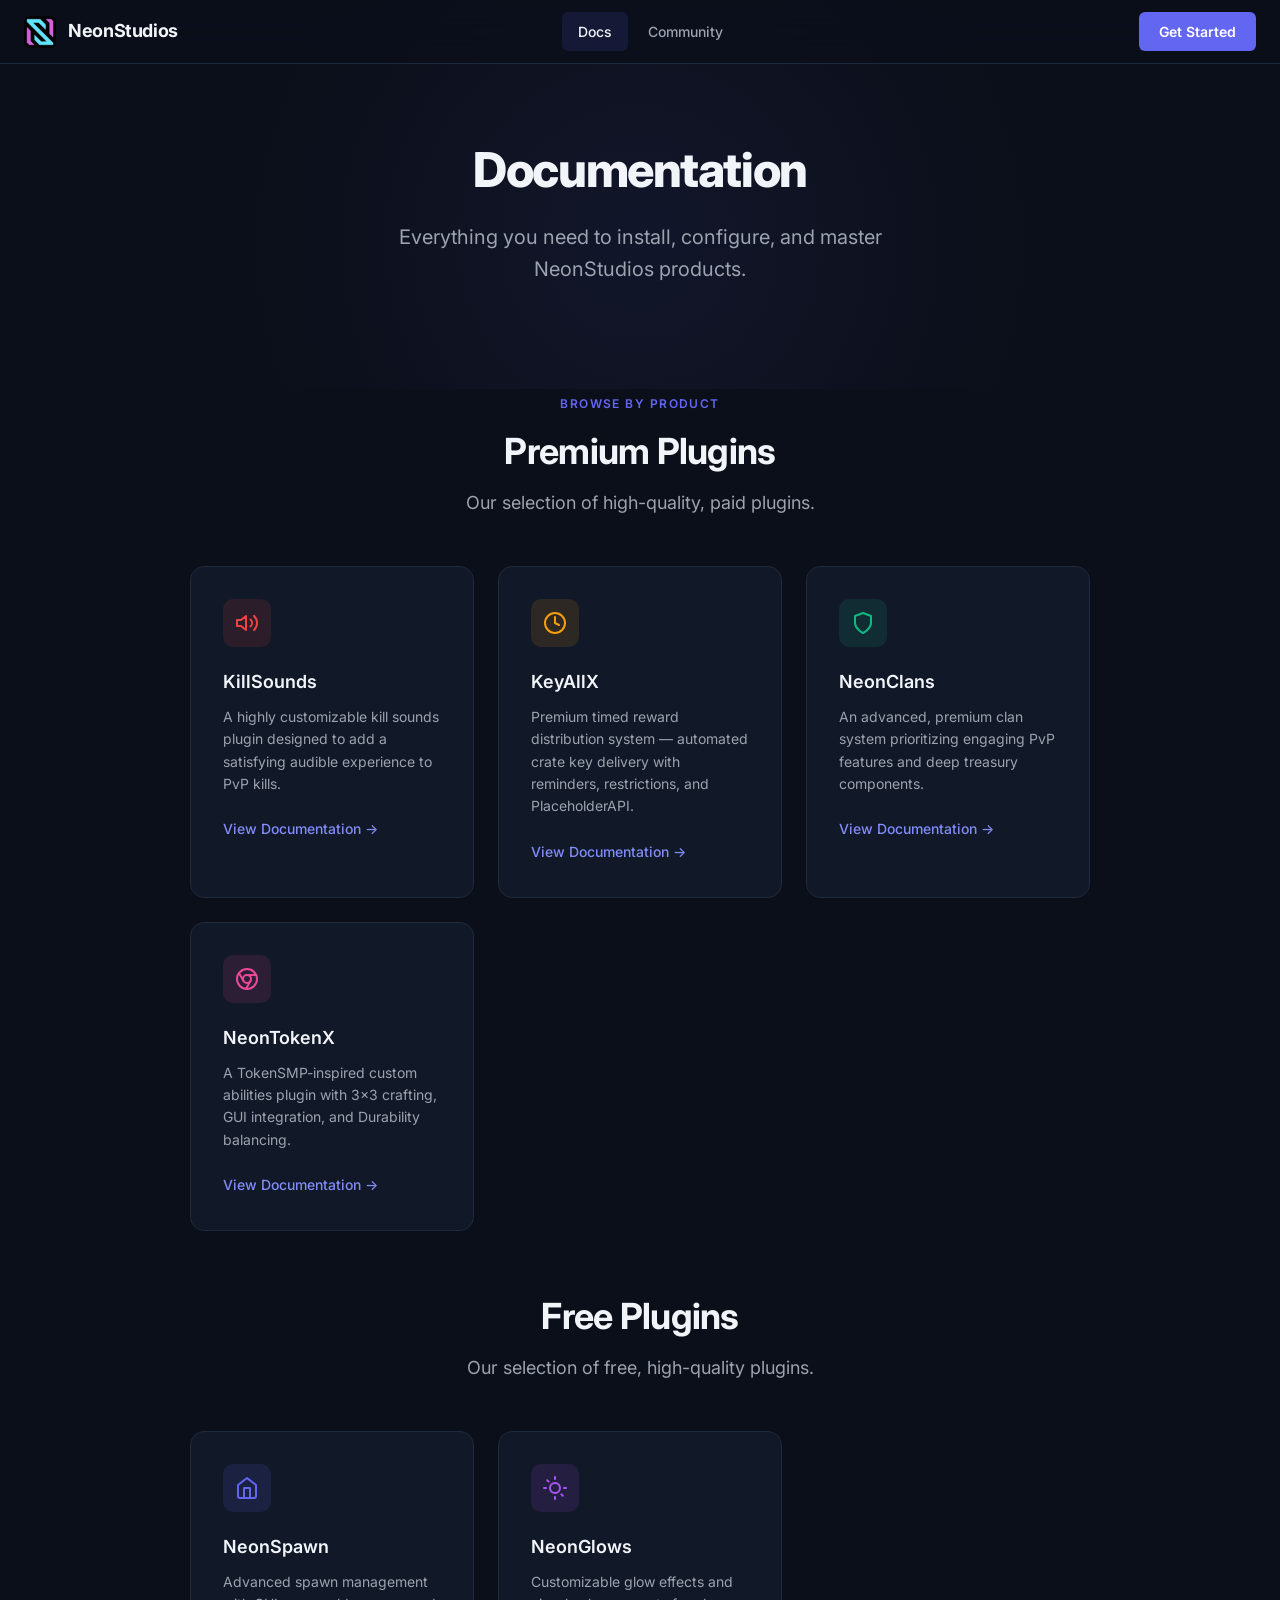
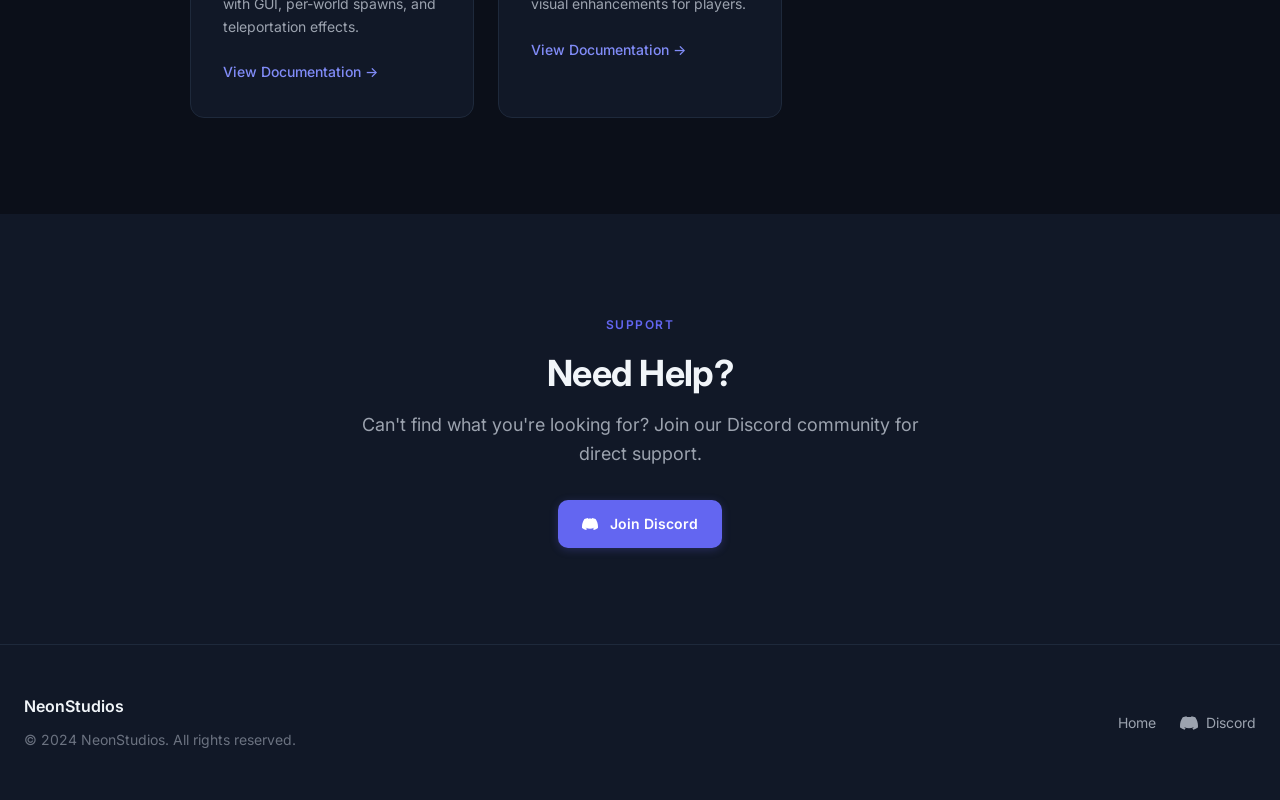
==== commit 7a53a01f: "Added NeonTokenX" ====
--- a/index.html
+++ b/index.html
@@ -70,11 +70,21 @@
       <div class="container">
         <div class="section-header fade-in" style="margin-bottom:3rem;">
           <span class="section-label">Browse by Product</span>
-          <h2 class="section-title">Choose a Product</h2>
-          <p class="section-desc">Select a product below to view its full documentation.</p>
+          <h2 class="section-title">Premium Plugins</h2>
+          <p class="section-desc">Our selection of high-quality, paid plugins.</p>
         </div>
 
-        <div class="products-grid" style="max-width:900px;">
+        <div class="products-grid" style="max-width:900px; margin-bottom:4rem;">
+          <!-- KillSounds -->
+          <a href="docs/killsounds.html" class="product-card fade-in" id="doc-killsounds" style="text-decoration:none;">
+            <div class="product-icon" style="background:rgba(239, 68, 68, 0.12);">
+              <svg width="24" height="24" viewBox="0 0 24 24" fill="none" stroke="#ef4444" stroke-width="2" stroke-linecap="round" stroke-linejoin="round"><polygon points="11 5 6 9 2 9 2 15 6 15 11 19 11 5"></polygon><path d="M19.07 4.93a10 10 0 0 1 0 14.14M15.54 8.46a5 5 0 0 1 0 7.07"></path></svg>
+            </div>
+            <h3>KillSounds</h3>
+            <p>A highly customizable kill sounds plugin designed to add a satisfying audible experience to PvP kills.</p>
+            <span class="product-link">View Documentation <span>→</span></span>
+          </a>
+
           <!-- KeyAllX -->
           <a href="docs/keyallx.html" class="product-card fade-in" id="doc-keyallx" style="text-decoration:none;">
             <div class="product-icon" style="background:rgba(245, 158, 11, 0.12);">
@@ -85,6 +95,33 @@
             <span class="product-link">View Documentation <span>→</span></span>
           </a>
 
+          <!-- NeonClans -->
+          <a href="docs/neonclans.html" class="product-card fade-in" id="doc-neonclans" style="text-decoration:none;">
+            <div class="product-icon" style="background:rgba(16, 185, 129, 0.12);">
+              <svg width="24" height="24" viewBox="0 0 24 24" fill="none" stroke="#10b981" stroke-width="2" stroke-linecap="round" stroke-linejoin="round"><path d="M12 22s8-4 8-10V5l-8-3-8 3v7c0 6 8 10 8 10z"></path></svg>
+            </div>
+            <h3>NeonClans</h3>
+            <p>An advanced, premium clan system prioritizing engaging PvP features and deep treasury components.</p>
+            <span class="product-link">View Documentation <span>→</span></span>
+          </a>
+
+          <!-- NeonTokenX -->
+          <a href="docs/neontokenx.html" class="product-card fade-in" id="doc-neontokenx" style="text-decoration:none;">
+            <div class="product-icon" style="background:rgba(236, 72, 153, 0.12);">
+              <svg width="24" height="24" viewBox="0 0 24 24" fill="none" stroke="#ec4899" stroke-width="2" stroke-linecap="round" stroke-linejoin="round"><circle cx="12" cy="12" r="10"/><circle cx="12" cy="12" r="4"/><line x1="21.17" y1="8" x2="12" y2="8"/><line x1="3.95" y1="6.06" x2="8.54" y2="14"/><line x1="10.88" y1="21.94" x2="15.46" y2="14"/></svg>
+            </div>
+            <h3>NeonTokenX</h3>
+            <p>A TokenSMP-inspired custom abilities plugin with 3x3 crafting, GUI integration, and Durability balancing.</p>
+            <span class="product-link">View Documentation <span>→</span></span>
+          </a>
+        </div>
+
+        <div class="section-header fade-in" style="margin-bottom:3rem;">
+          <h2 class="section-title">Free Plugins</h2>
+          <p class="section-desc">Our selection of free, high-quality plugins.</p>
+        </div>
+
+        <div class="products-grid" style="max-width:900px;">
           <!-- NeonSpawn -->
           <a href="docs/neonspawn.html" class="product-card fade-in" id="doc-neonspawn" style="text-decoration:none;">
             <div class="product-icon" style="background:rgba(99, 102, 241, 0.12);">
@@ -95,16 +132,6 @@
             <span class="product-link">View Documentation <span>→</span></span>
           </a>
 
-          <!-- KillSounds -->
-          <a href="docs/killsounds.html" class="product-card fade-in" id="doc-killsounds" style="text-decoration:none;">
-            <div class="product-icon" style="background:rgba(239, 68, 68, 0.12);">
-              <svg width="24" height="24" viewBox="0 0 24 24" fill="none" stroke="#ef4444" stroke-width="2" stroke-linecap="round" stroke-linejoin="round"><polygon points="11 5 6 9 2 9 2 15 6 15 11 19 11 5"></polygon><path d="M19.07 4.93a10 10 0 0 1 0 14.14M15.54 8.46a5 5 0 0 1 0 7.07"></path></svg>
-            </div>
-            <h3>KillSounds</h3>
-            <p>A highly customizable kill sounds plugin designed to add a satisfying audible experience to PvP kills.</p>
-            <span class="product-link">View Documentation <span>→</span></span>
-          </a>
-
           <!-- NeonGlows -->
           <a href="docs/neonglows.html" class="product-card fade-in" id="doc-neonglows" style="text-decoration:none;">
             <div class="product-icon" style="background:rgba(168, 85, 247, 0.12);">
@@ -112,16 +139,6 @@
             </div>
             <h3>NeonGlows</h3>
             <p>Customizable glow effects and visual enhancements for players.</p>
-            <span class="product-link">View Documentation <span>→</span></span>
-          </a>
-
-          <!-- NeonClans -->
-          <a href="docs/neonclans.html" class="product-card fade-in" id="doc-neonclans" style="text-decoration:none;">
-            <div class="product-icon" style="background:rgba(16, 185, 129, 0.12);">
-              <svg width="24" height="24" viewBox="0 0 24 24" fill="none" stroke="#10b981" stroke-width="2" stroke-linecap="round" stroke-linejoin="round"><path d="M12 22s8-4 8-10V5l-8-3-8 3v7c0 6 8 10 8 10z"></path></svg>
-            </div>
-            <h3>NeonClans</h3>
-            <p>An advanced, premium clan system prioritizing engaging PvP features and deep treasury components.</p>
             <span class="product-link">View Documentation <span>→</span></span>
           </a>
         </div>
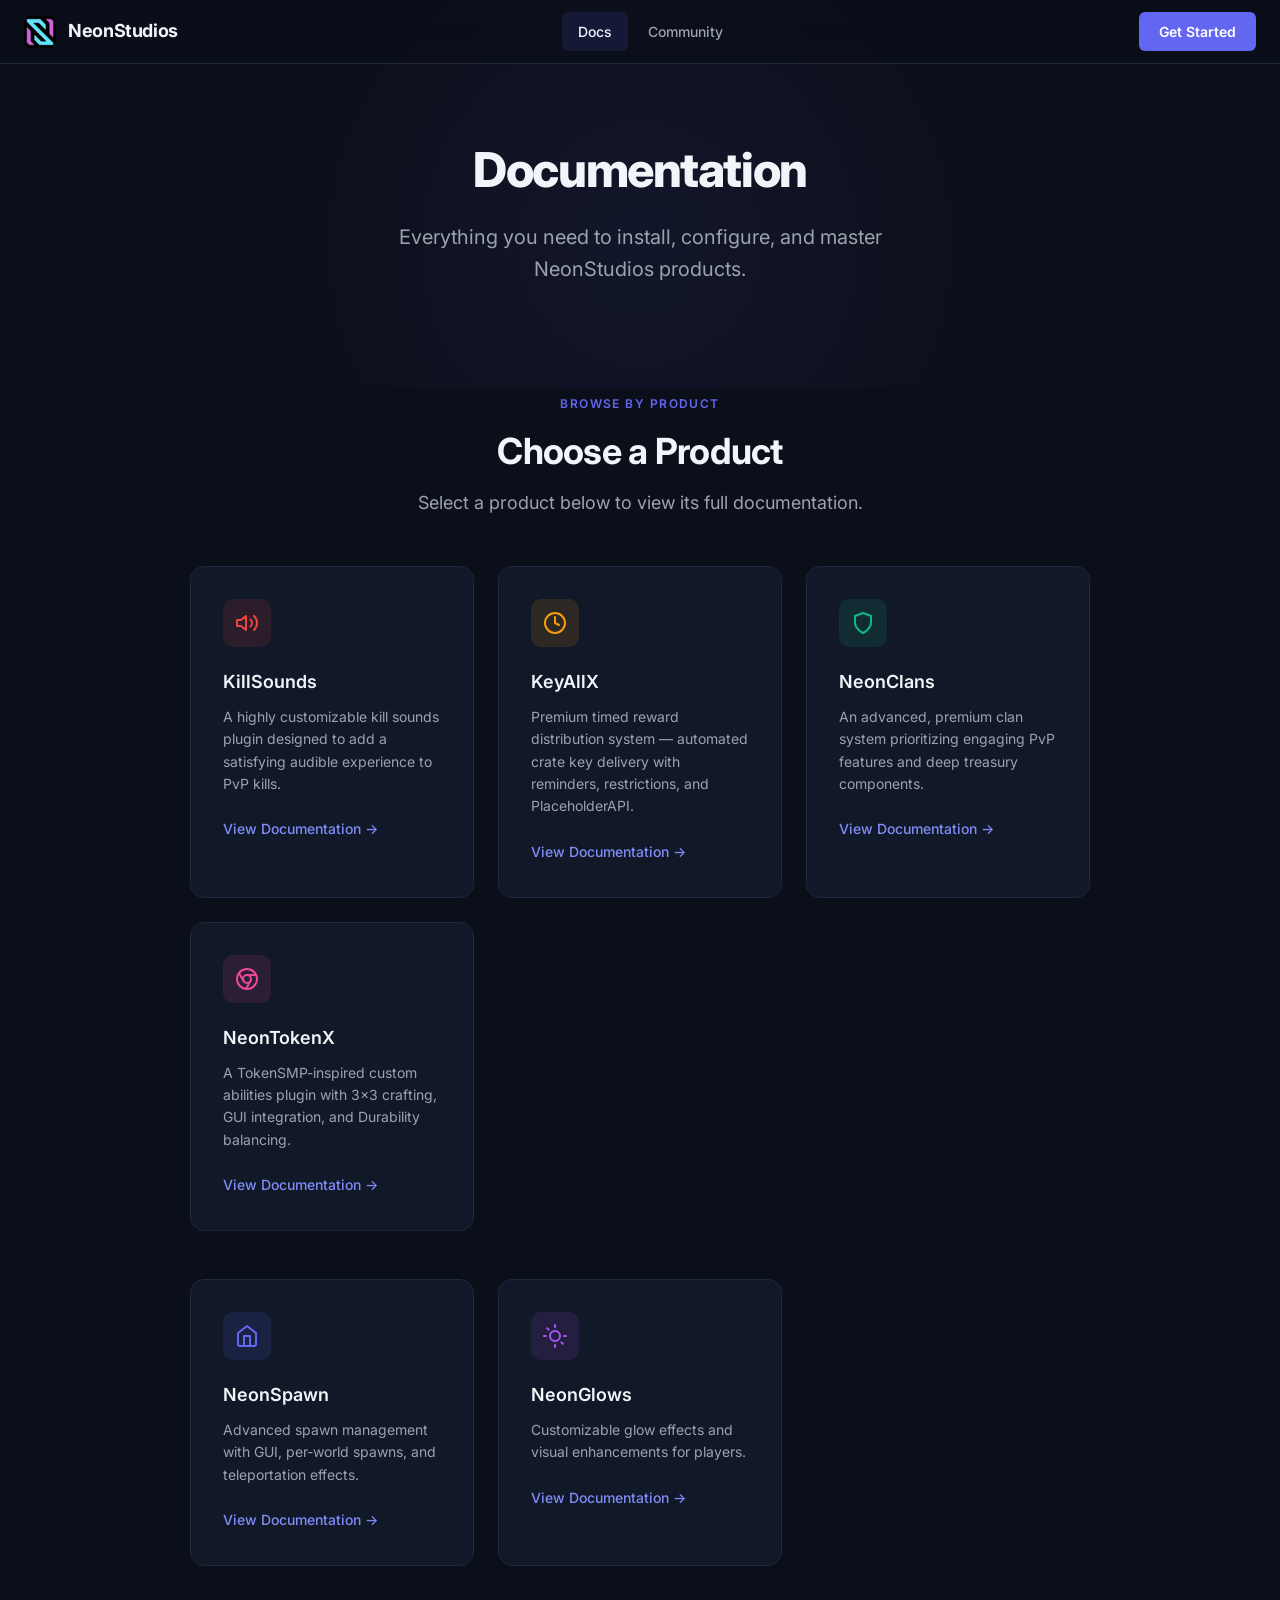
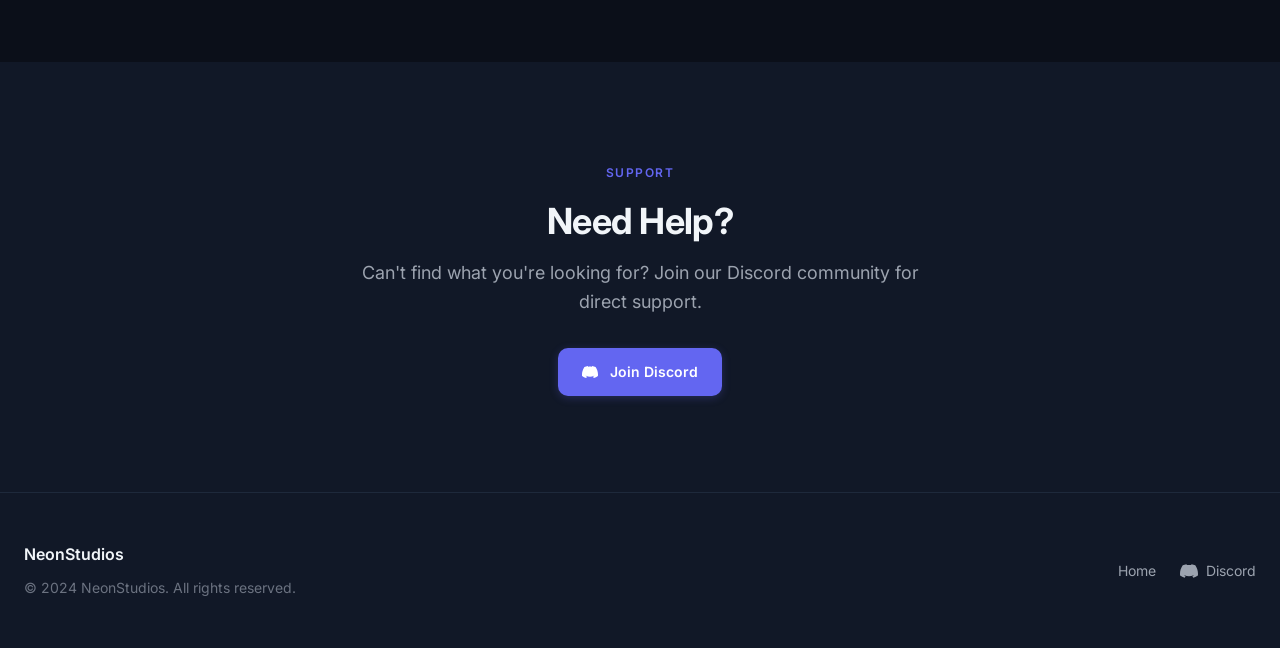
==== commit 8a3bd8c1: "Fixed Orientation" ====
--- a/index.html
+++ b/index.html
@@ -70,11 +70,11 @@
       <div class="container">
         <div class="section-header fade-in" style="margin-bottom:3rem;">
           <span class="section-label">Browse by Product</span>
-          <h2 class="section-title">Premium Plugins</h2>
-          <p class="section-desc">Our selection of high-quality, paid plugins.</p>
+          <h2 class="section-title">Choose a Product</h2>
+          <p class="section-desc">Select a product below to view its full documentation.</p>
         </div>
 
-        <div class="products-grid" style="max-width:900px; margin-bottom:4rem;">
+        <div class="products-grid" style="max-width:900px; margin-bottom:3rem;">
           <!-- KillSounds -->
           <a href="docs/killsounds.html" class="product-card fade-in" id="doc-killsounds" style="text-decoration:none;">
             <div class="product-icon" style="background:rgba(239, 68, 68, 0.12);">
@@ -116,10 +116,7 @@
           </a>
         </div>
 
-        <div class="section-header fade-in" style="margin-bottom:3rem;">
-          <h2 class="section-title">Free Plugins</h2>
-          <p class="section-desc">Our selection of free, high-quality plugins.</p>
-        </div>
+
 
         <div class="products-grid" style="max-width:900px;">
           <!-- NeonSpawn -->
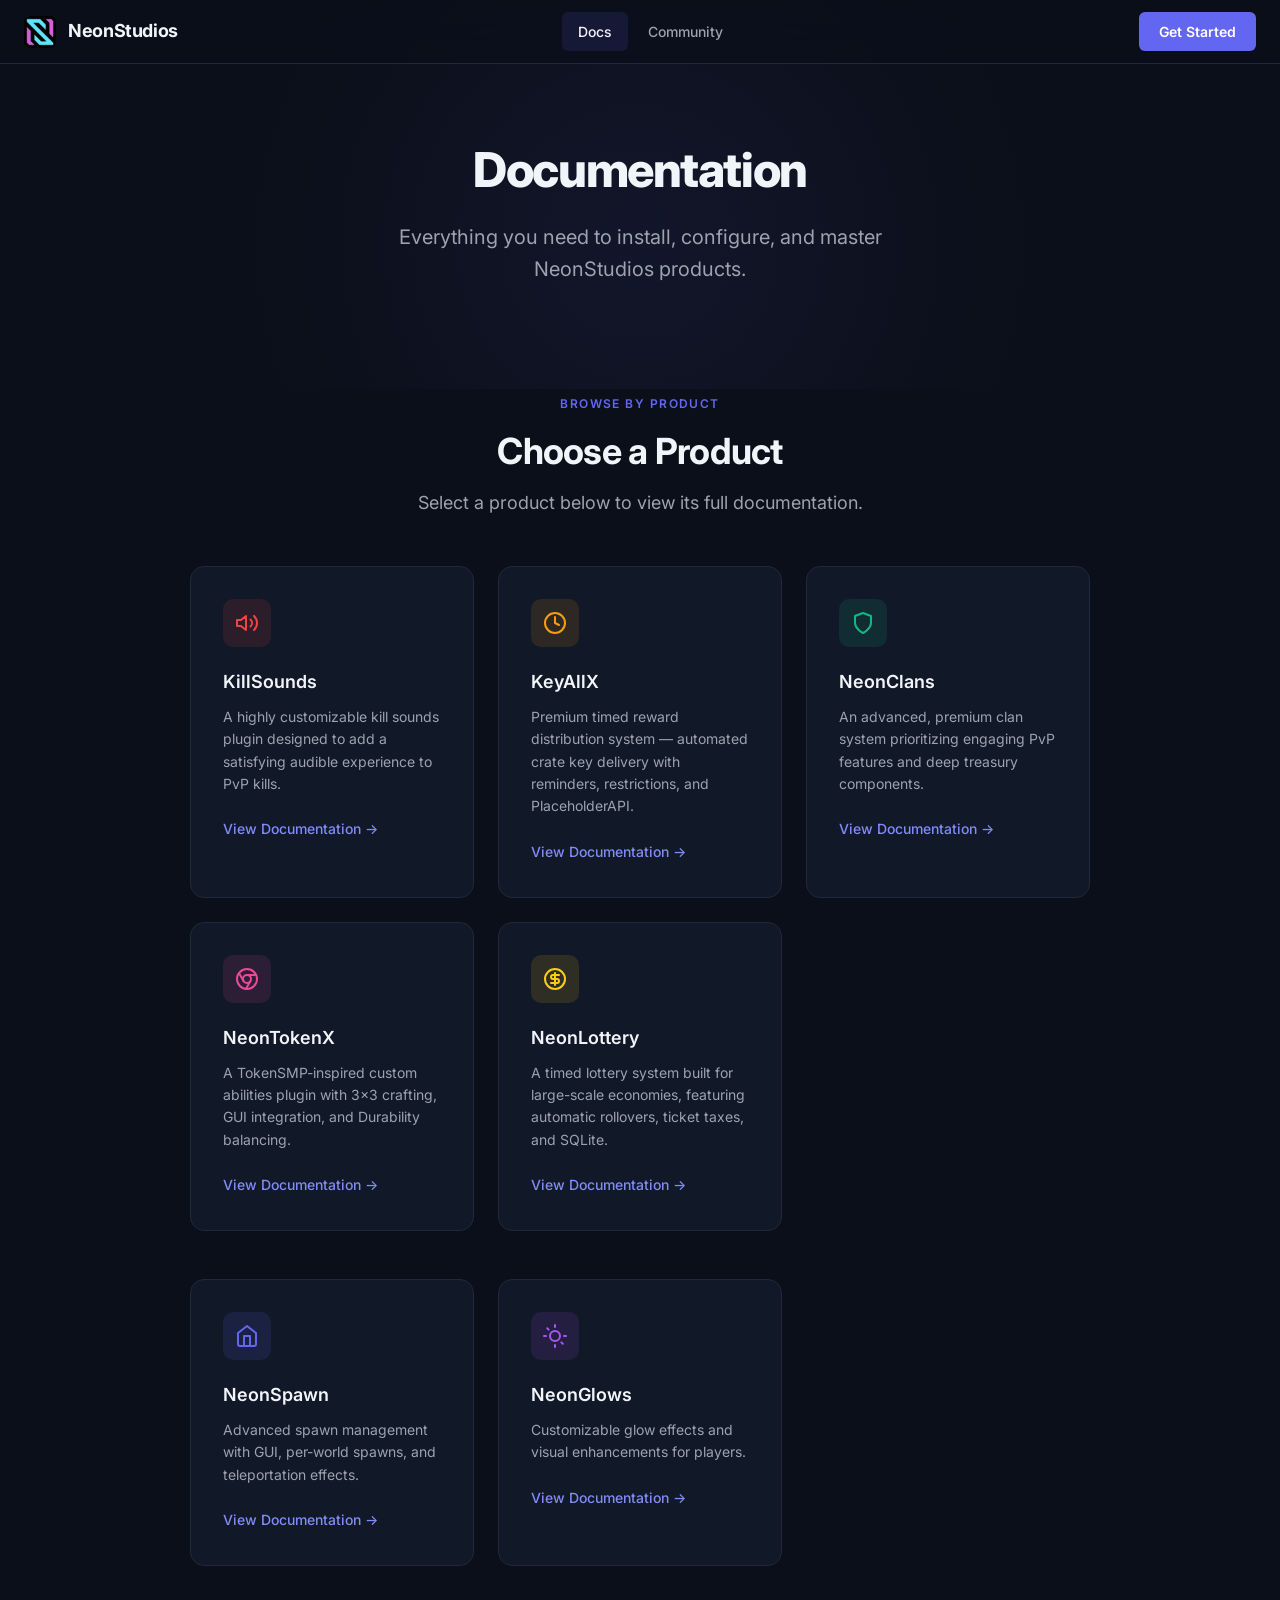
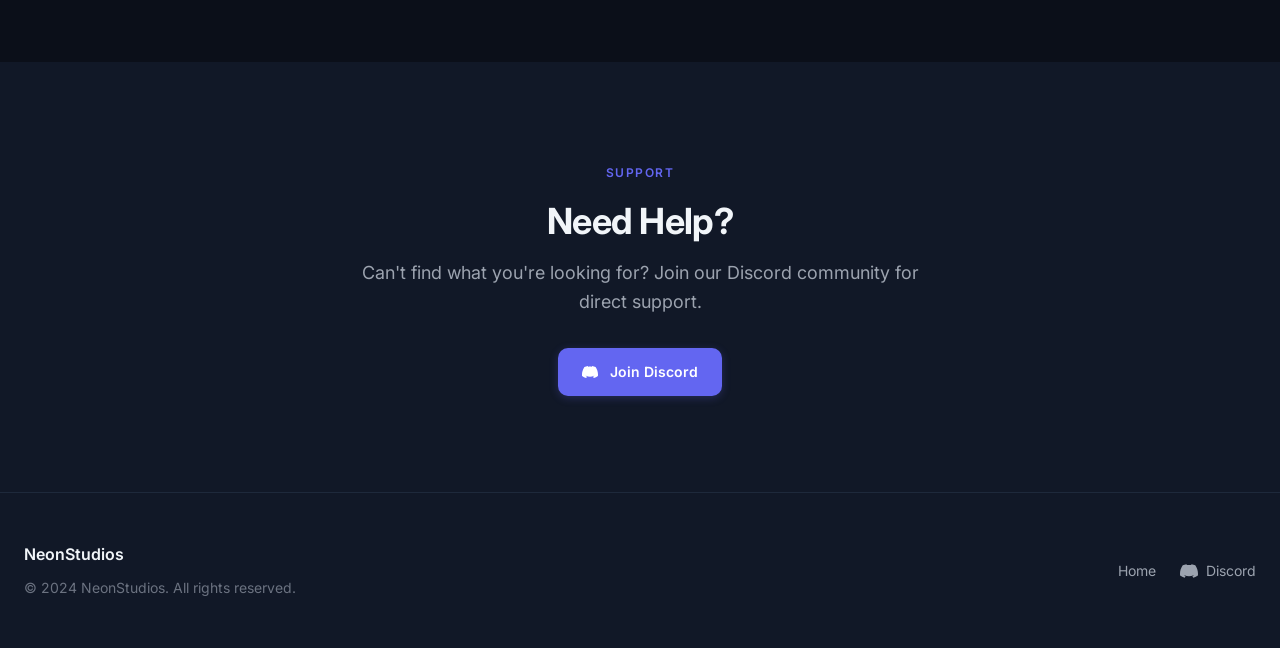
==== commit 6b31a979: "Fixed Search & NeonLottery" ====
--- a/index.html
+++ b/index.html
@@ -39,7 +39,7 @@
         <a href="https://dsc.gg/neonstudios" class="nav-link" target="_blank" rel="noopener">Community</a>
       </nav>
 
-      <a href="https://dsc.gg/neonstudios" class="nav-cta" target="_blank" rel="noopener">Get Started</a>
+      <a href="https://dsc.gg/neonstudios" class="nav-cta-btn" target="_blank" rel="noopener">Get Started</a>
 
       <button class="mobile-menu-btn" id="mobileMenuBtn" aria-label="Toggle menu" aria-expanded="false">
         <svg width="24" height="24" fill="none" stroke="currentColor" stroke-width="2" stroke-linecap="round"><path d="M4 6h16M4 12h16M4 18h16"/></svg>
@@ -114,6 +114,16 @@
             <p>A TokenSMP-inspired custom abilities plugin with 3x3 crafting, GUI integration, and Durability balancing.</p>
             <span class="product-link">View Documentation <span>→</span></span>
           </a>
+
+          <!-- NeonLottery -->
+          <a href="docs/neonlottery.html" class="product-card fade-in" id="doc-neonlottery" style="text-decoration:none;">
+            <div class="product-icon" style="background:rgba(250, 204, 21, 0.12);">
+              <svg width="24" height="24" viewBox="0 0 24 24" fill="none" stroke="#facc15" stroke-width="2" stroke-linecap="round" stroke-linejoin="round"><circle cx="12" cy="12" r="10"/><path d="M16 8h-6a2 2 0 1 0 0 4h4a2 2 0 1 1 0 4H8"/><path d="M12 18V6"/></svg>
+            </div>
+            <h3>NeonLottery</h3>
+            <p>A timed lottery system built for large-scale economies, featuring automatic rollovers, ticket taxes, and SQLite.</p>
+            <span class="product-link">View Documentation <span>→</span></span>
+          </a>
         </div>
 
 
--- a/styles.css
+++ b/styles.css
@@ -255,7 +255,7 @@
   background: var(--color-primary-muted);
 }
 
-.nav-cta {
+.nav-cta-btn {
   margin-left: var(--space-4);
   padding: var(--space-2) var(--space-5);
   font-size: var(--text-sm);
@@ -266,13 +266,60 @@
   border-radius: var(--radius-sm);
   cursor: pointer;
   transition: all var(--transition-fast);
-}
-
-.nav-cta:hover {
+  text-decoration: none;
+}
+
+.nav-cta-btn:hover {
   background: var(--color-primary-hover);
   color: #fff;
   transform: translateY(-1px);
   box-shadow: 0 4px 16px var(--color-primary-glow);
+}
+
+.nav-cta {
+  margin-left: var(--space-4);
+  padding: var(--space-2) var(--space-3);
+  font-size: var(--text-sm);
+  font-weight: 500;
+  color: var(--text-muted);
+  background: var(--bg-surface);
+  border: 1px solid var(--border-color);
+  border-radius: var(--radius-md);
+  cursor: pointer;
+  display: flex;
+  align-items: center;
+  transition: all var(--transition-fast);
+}
+
+.nav-cta svg {
+  color: var(--text-dim);
+  transition: color var(--transition-fast);
+}
+
+.nav-cta kbd {
+  background: var(--bg-secondary);
+  border: 1px solid var(--border-color);
+  border-radius: 4px;
+  padding: 0.1rem 0.3rem;
+  font-family: var(--font-mono);
+  font-size: 0.7rem;
+  color: var(--text-dim);
+  transition: color var(--transition-fast);
+}
+
+.nav-cta:hover {
+  background: var(--bg-surface-hover);
+  color: var(--text-primary);
+  border-color: var(--border-color-subtle);
+}
+
+.nav-cta:hover svg {
+  color: var(--text-primary);
+}
+
+.nav-cta:hover kbd {
+  color: var(--text-secondary);
+  border-color: var(--border-color-subtle);
 }
 
 .mobile-menu-btn {
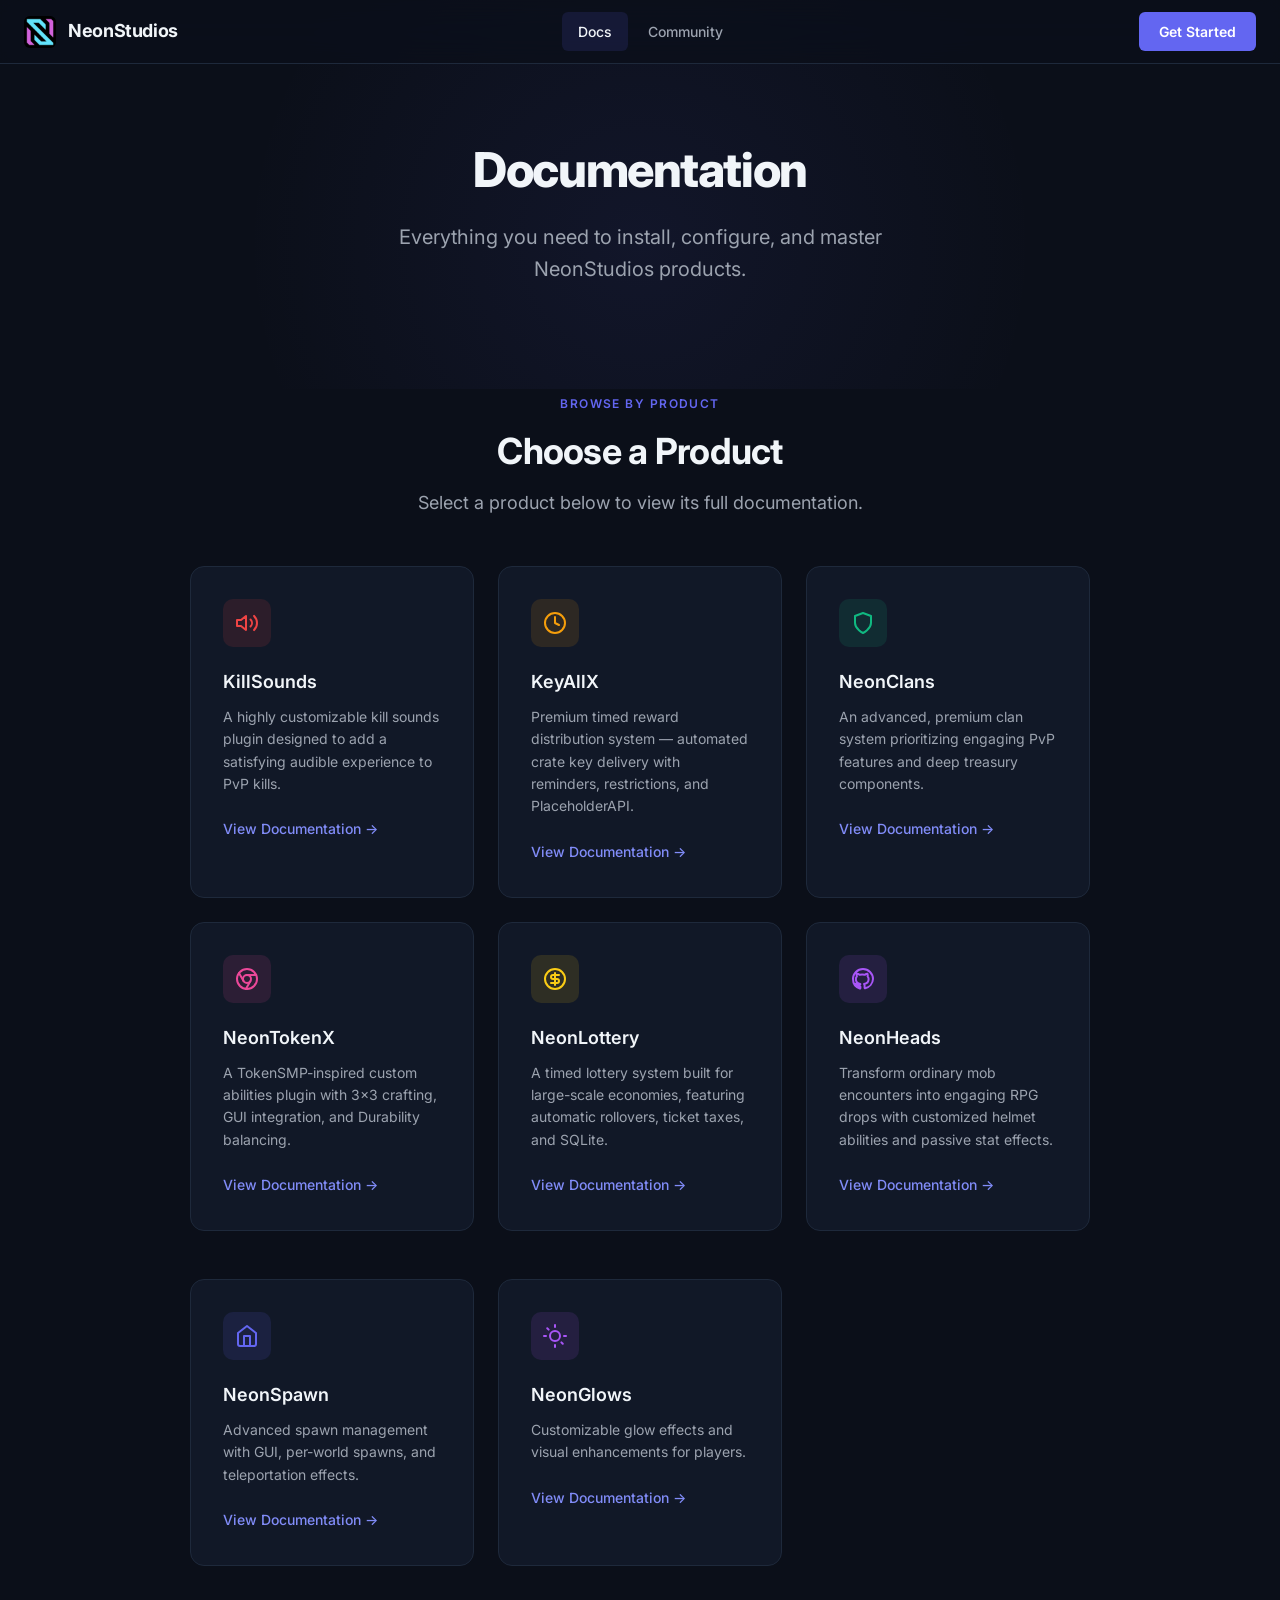
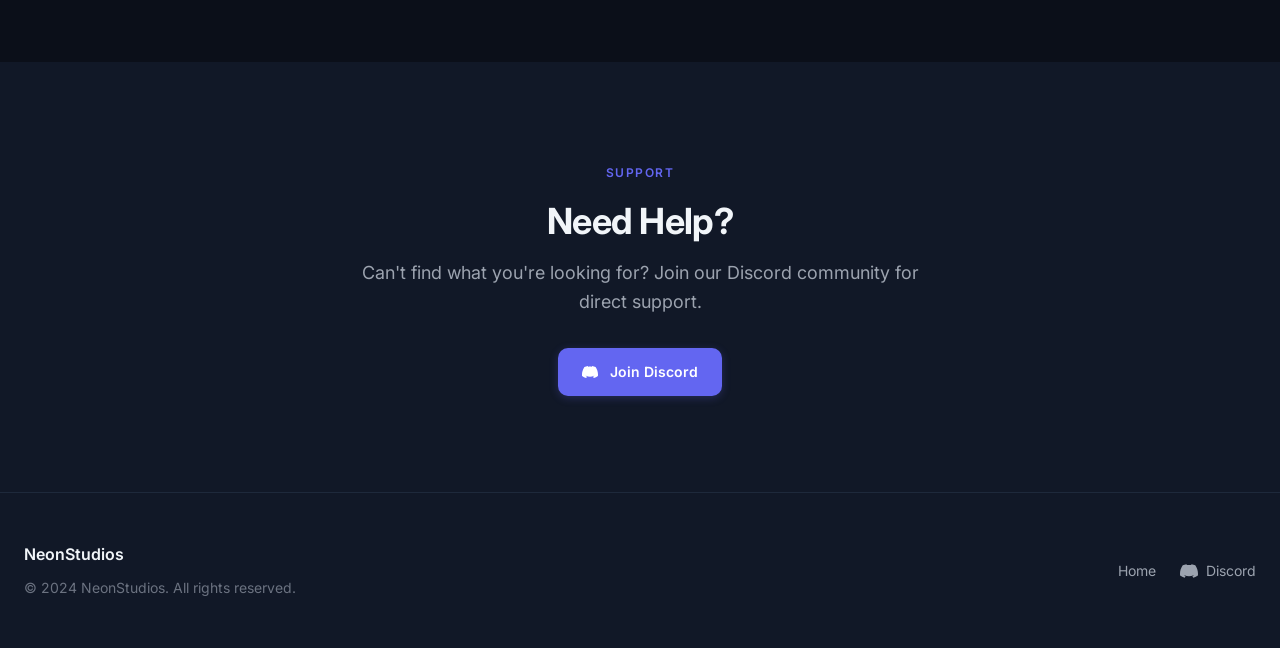
==== commit 4fb8d505: "Added NeonHeads" ====
--- a/index.html
+++ b/index.html
@@ -124,6 +124,16 @@
             <p>A timed lottery system built for large-scale economies, featuring automatic rollovers, ticket taxes, and SQLite.</p>
             <span class="product-link">View Documentation <span>→</span></span>
           </a>
+
+          <!-- NeonHeads -->
+          <a href="docs/neonmobs.html" class="product-card fade-in" id="doc-neonheads" style="text-decoration:none;">
+            <div class="product-icon" style="background:rgba(168, 85, 247, 0.12);">
+              <svg width="24" height="24" viewBox="0 0 24 24" fill="none" stroke="#a855f7" stroke-width="2" stroke-linecap="round" stroke-linejoin="round"><path d="M12 2A10 10 0 0 0 2 12c0 4.42 2.87 8.17 6.84 9.5.42.08.57-.18.57-.4 0-.2-.01-.72-.01-1.41-2.78.6-3.37-1.34-3.37-1.34-.38-.97-.93-1.23-.93-1.23-.76-.52.06-.51.06-.51.84.06 1.28.86 1.28.86.75 1.28 1.96.91 2.44.7.08-.54.29-.91.53-1.12-2.22-.25-4.56-1.11-4.56-4.94 0-1.09.39-1.98 1.03-2.68-.1-.25-.45-1.27.1-2.65 0 0 .84-.27 2.75 1.02.8-.22 1.65-.33 2.5-.33.85 0 1.7.11 2.5.33 1.91-1.29 2.75-1.02 2.75-1.02.55 1.38.2 2.4.1 2.65.64.7 1.03 1.59 1.03 2.68 0 3.84-2.34 4.68-4.57 4.93.3.26.56.77.56 1.54 0 1.11-.01 2-.01 2.27 0 .22.15.48.58.4A10.01 10.01 0 0 0 22 12c0-5.52-4.48-10-10-10z"/></svg>
+            </div>
+            <h3>NeonHeads</h3>
+            <p>Transform ordinary mob encounters into engaging RPG drops with customized helmet abilities and passive stat effects.</p>
+            <span class="product-link">View Documentation <span>→</span></span>
+          </a>
         </div>
 
 
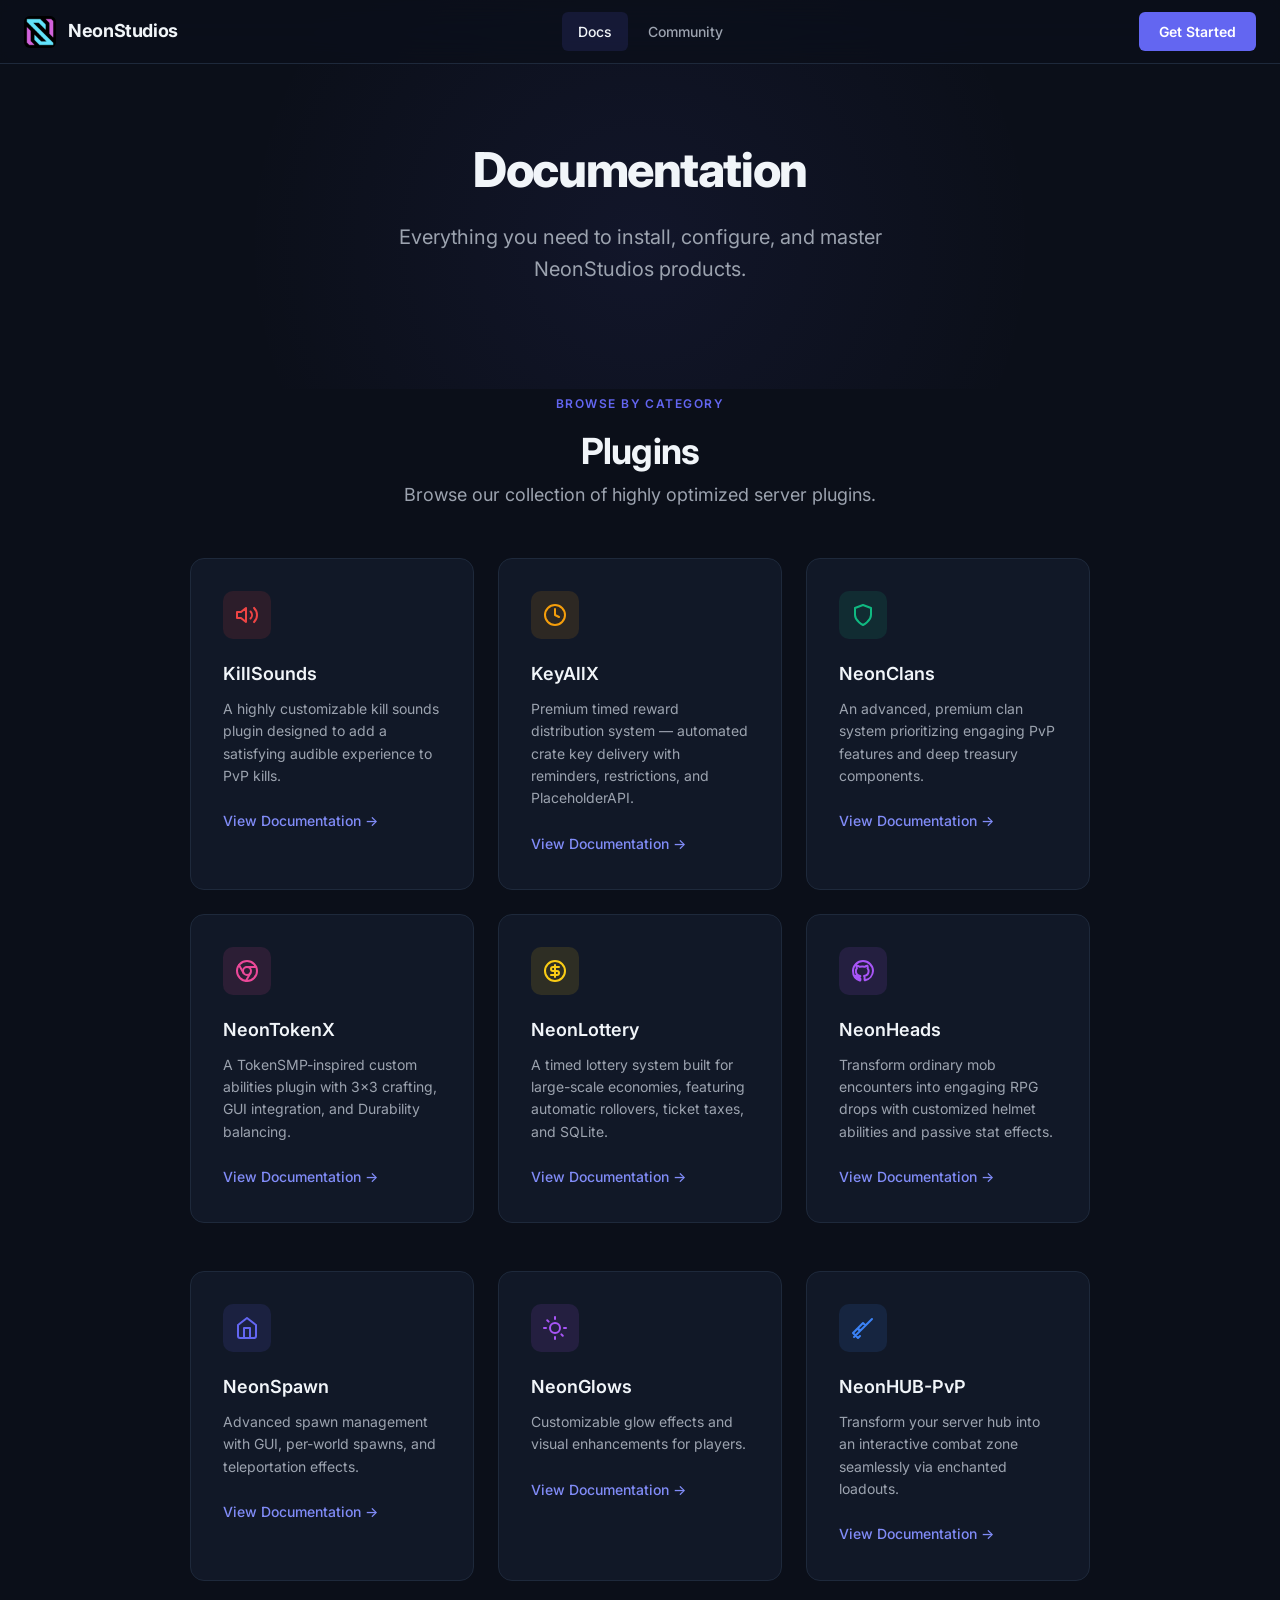
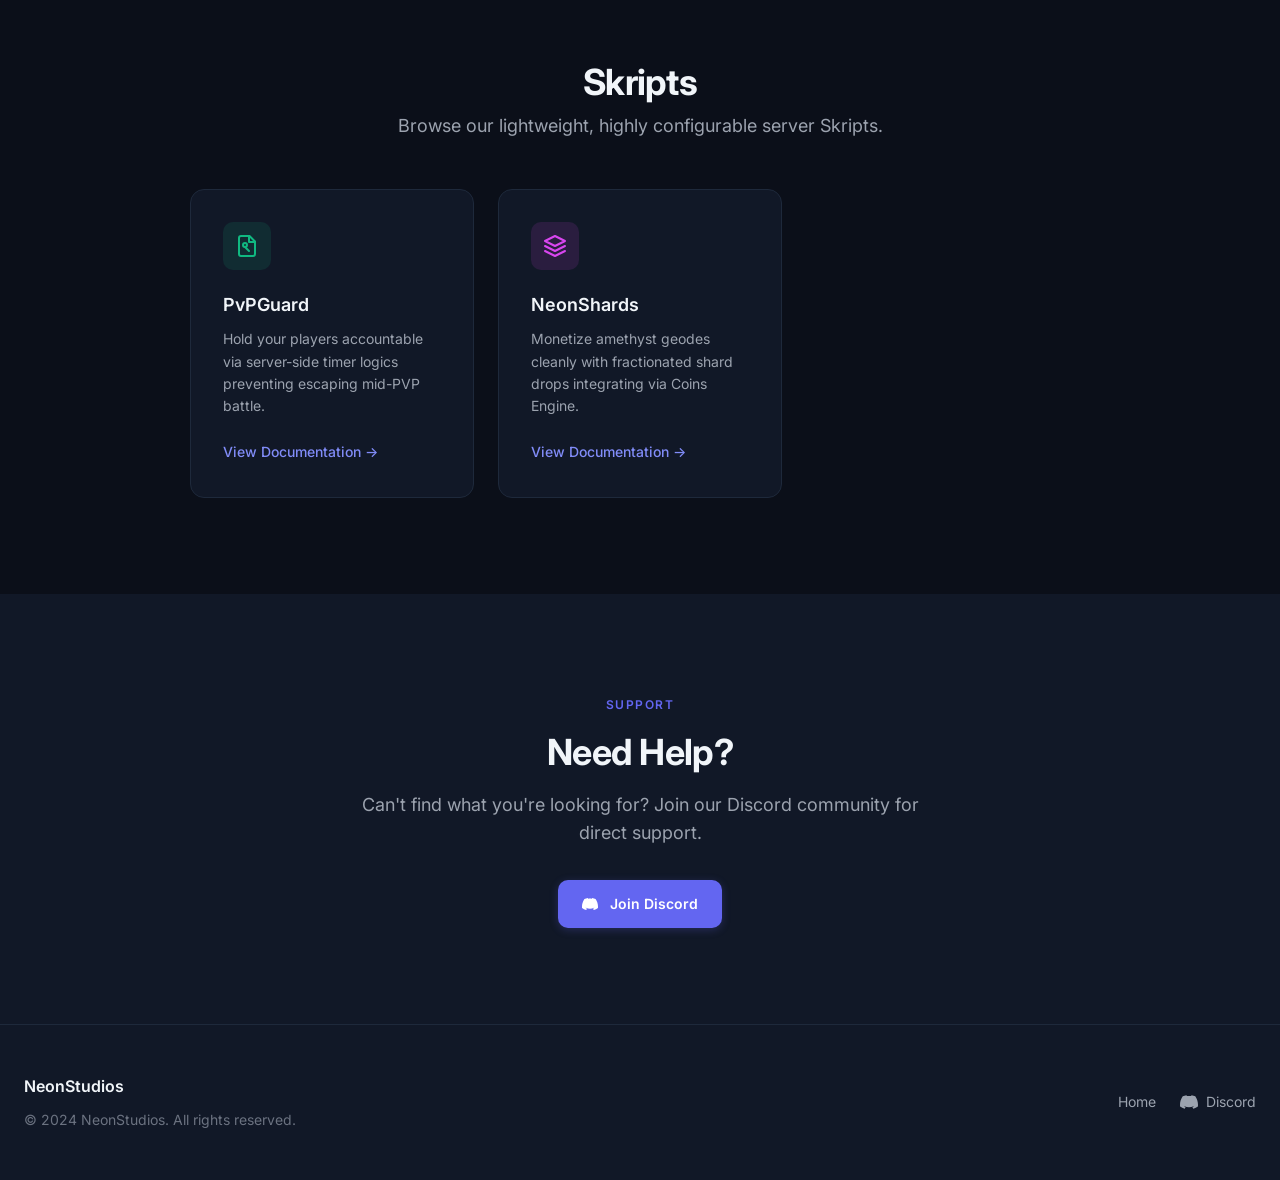
==== commit f40e4f77: "Added PvPGuard, NeonShards, and NeonHub-PvP" ====
--- a/index.html
+++ b/index.html
@@ -69,9 +69,9 @@
     <section class="section" style="padding-top:0;" aria-label="Product Documentation">
       <div class="container">
         <div class="section-header fade-in" style="margin-bottom:3rem;">
-          <span class="section-label">Browse by Product</span>
-          <h2 class="section-title">Choose a Product</h2>
-          <p class="section-desc">Select a product below to view its full documentation.</p>
+          <span class="section-label">Browse by Category</span>
+          <h2 class="section-title" style="margin-bottom:0.5rem;">Plugins</h2>
+          <p class="section-desc">Browse our collection of highly optimized server plugins.</p>
         </div>
 
         <div class="products-grid" style="max-width:900px; margin-bottom:3rem;">
@@ -156,6 +156,44 @@
             </div>
             <h3>NeonGlows</h3>
             <p>Customizable glow effects and visual enhancements for players.</p>
+            <span class="product-link">View Documentation <span>→</span></span>
+          </a>
+
+          <!-- NeonHUB-PvP -->
+          <a href="docs/neonhubpvp.html" class="product-card fade-in" id="doc-neonhubpvp" style="text-decoration:none;">
+            <div class="product-icon" style="background:rgba(59, 130, 246, 0.12);">
+              <svg width="24" height="24" viewBox="0 0 24 24" fill="none" stroke="#3b82f6" stroke-width="2" stroke-linecap="round" stroke-linejoin="round"><path d="M14.5 9.5 21 3m-6.5 6.5L9 15m5.5-5.5L12 7l-5 5 2.5 2.5m2-2L9 15m0 0L3 21m6-6-2.5-2.5L2 17l5 5 2-2"/></svg>
+            </div>
+            <h3>NeonHUB-PvP</h3>
+            <p>Transform your server hub into an interactive combat zone seamlessly via enchanted loadouts.</p>
+            <span class="product-link">View Documentation <span>→</span></span>
+          </a>
+        </div>
+
+        <!-- SKRIPTS SECTION -->
+        <div class="section-header fade-in" style="margin-top:5rem; margin-bottom:3rem;">
+          <h2 class="section-title" style="margin-bottom:0.5rem;">Skripts</h2>
+          <p class="section-desc">Browse our lightweight, highly configurable server Skripts.</p>
+        </div>
+
+        <div class="products-grid" style="max-width:900px;">
+          <!-- PvPGuard -->
+          <a href="docs/pvpguard.html" class="product-card fade-in" id="doc-pvpguard" style="text-decoration:none;">
+            <div class="product-icon" style="background:rgba(16, 185, 129, 0.12);">
+              <svg width="24" height="24" viewBox="0 0 24 24" fill="none" stroke="#10b981" stroke-width="2" stroke-linecap="round" stroke-linejoin="round"><path d="M14.5 2H6a2 2 0 0 0-2 2v16a2 2 0 0 0 2 2h12a2 2 0 0 0 2-2V7.5L14.5 2z"/><polyline points="14 2 14 8 20 8"/><path d="M10 13a2 2 0 1 0 0-4 2 2 0 0 0 0 4z"/><path d="m14 17-4-4"/></svg>
+            </div>
+            <h3>PvPGuard</h3>
+            <p>Hold your players accountable via server-side timer logics preventing escaping mid-PVP battle.</p>
+            <span class="product-link">View Documentation <span>→</span></span>
+          </a>
+
+          <!-- NeonShards -->
+          <a href="docs/neonshards.html" class="product-card fade-in" id="doc-neonshards" style="text-decoration:none;">
+            <div class="product-icon" style="background:rgba(217, 70, 239, 0.12);">
+              <svg width="24" height="24" viewBox="0 0 24 24" fill="none" stroke="#d946ef" stroke-width="2" stroke-linecap="round" stroke-linejoin="round"><polygon points="12 2 2 7 12 12 22 7 12 2"/><polyline points="2 17 12 22 22 17"/><polyline points="2 12 12 17 22 12"/></svg>
+            </div>
+            <h3>NeonShards</h3>
+            <p>Monetize amethyst geodes cleanly with fractionated shard drops integrating via Coins Engine.</p>
             <span class="product-link">View Documentation <span>→</span></span>
           </a>
         </div>
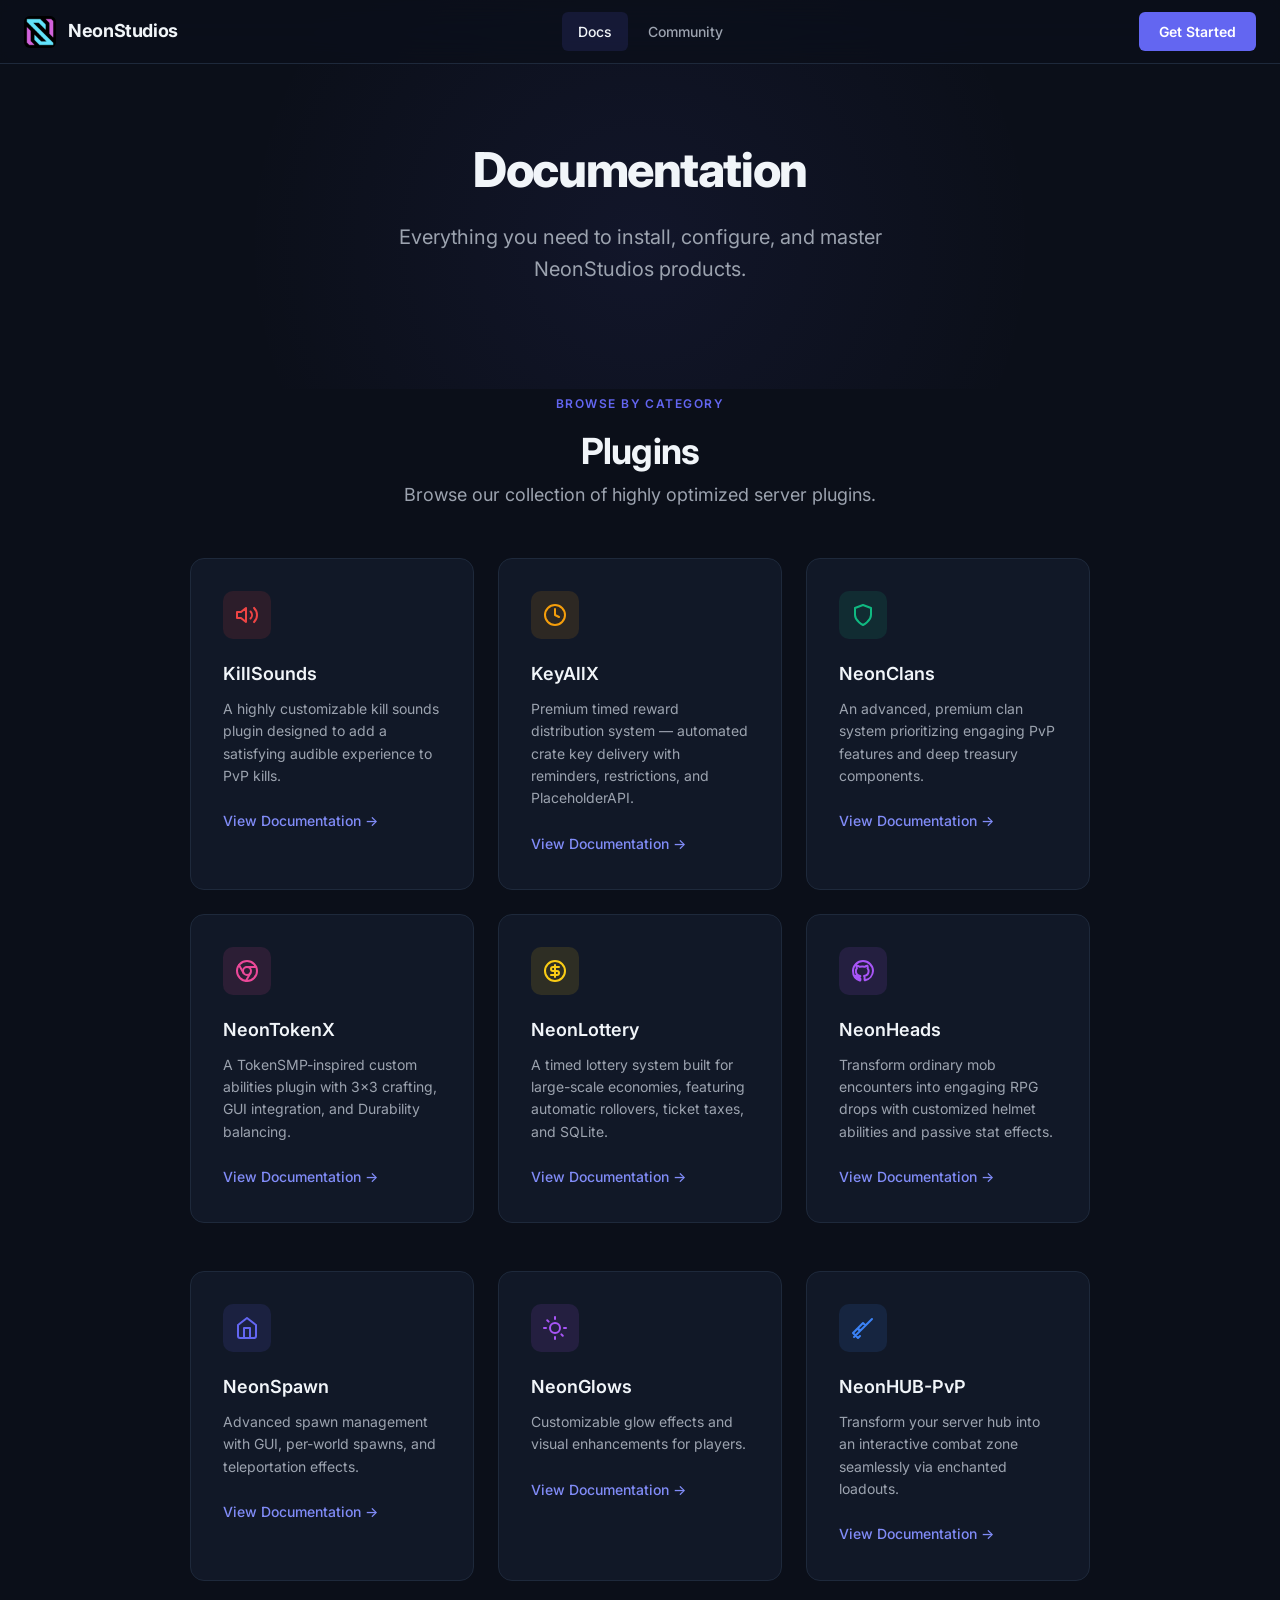
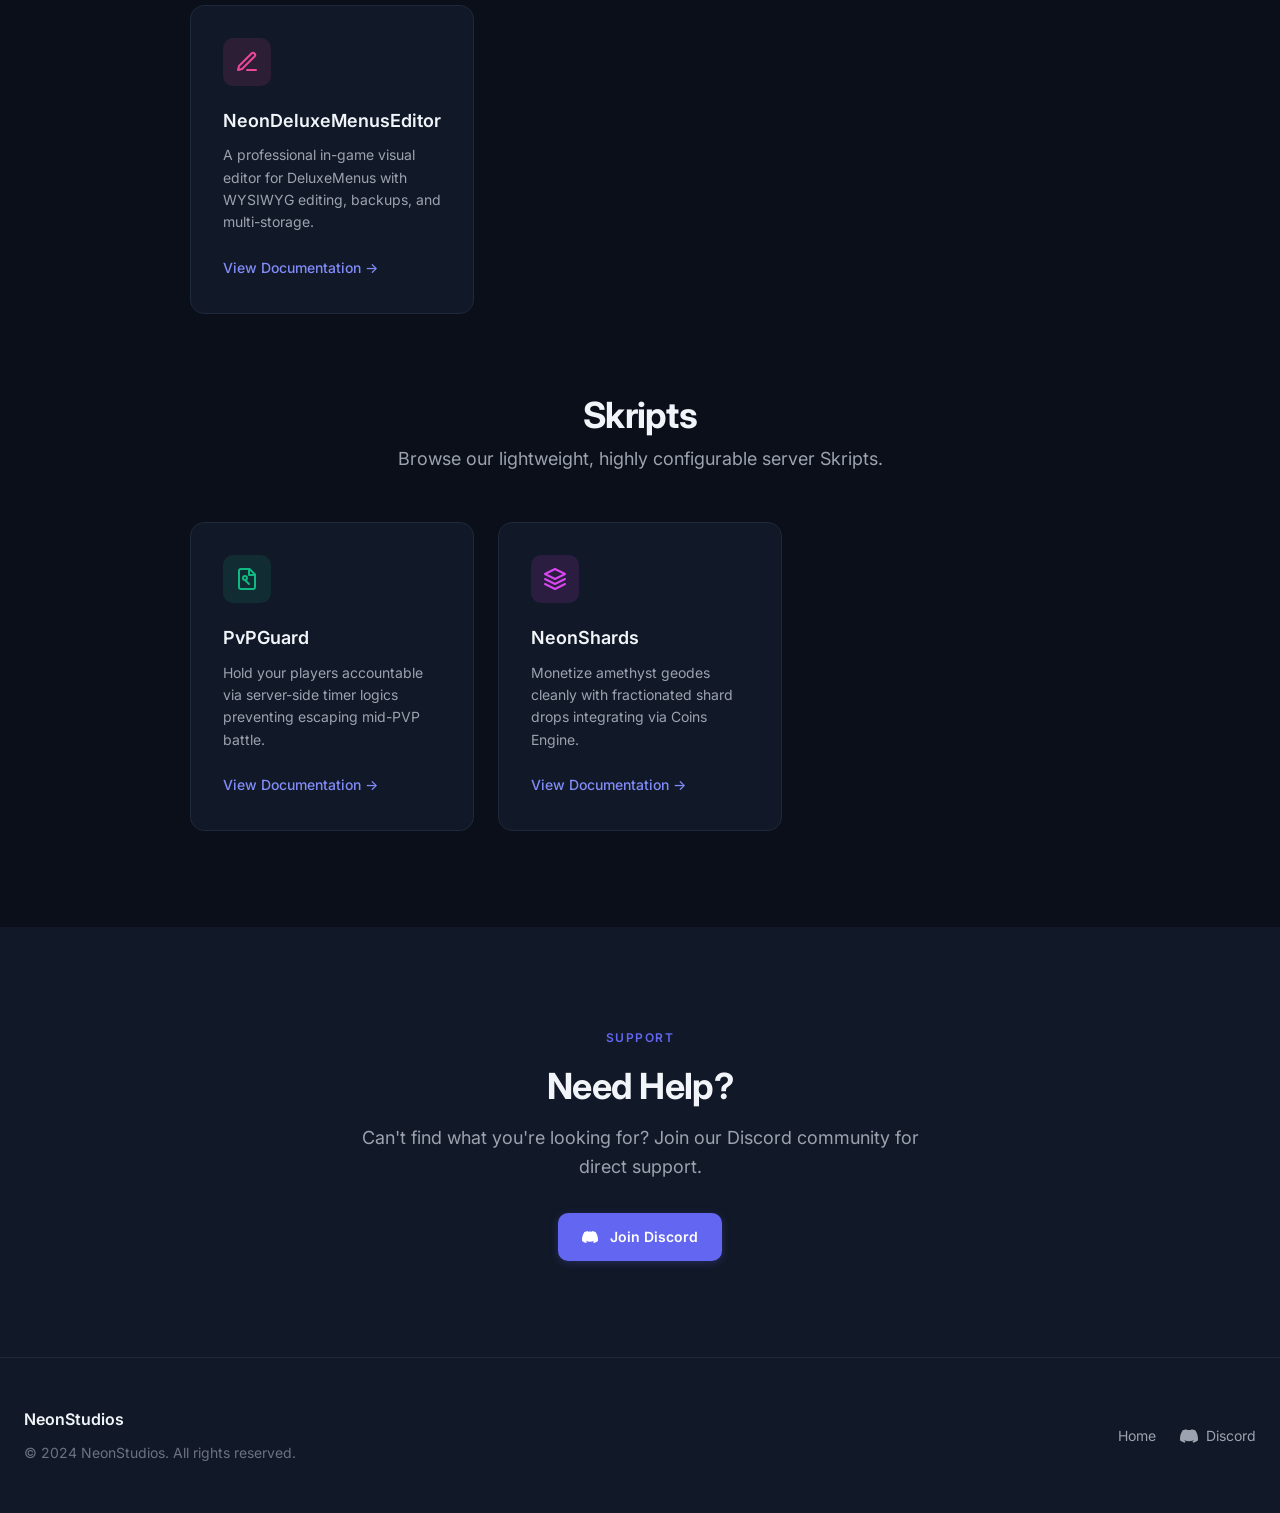
==== commit 1753434d: "Added NDME" ====
--- a/index.html
+++ b/index.html
@@ -168,6 +168,16 @@
             <p>Transform your server hub into an interactive combat zone seamlessly via enchanted loadouts.</p>
             <span class="product-link">View Documentation <span>→</span></span>
           </a>
+
+          <!-- NeonDeluxeMenusEditor -->
+          <a href="docs/ndeditor.html" class="product-card fade-in" id="doc-ndeditor" style="text-decoration:none;">
+            <div class="product-icon" style="background:rgba(236, 72, 153, 0.12);">
+              <svg width="24" height="24" viewBox="0 0 24 24" fill="none" stroke="#ec4899" stroke-width="2" stroke-linecap="round" stroke-linejoin="round"><path d="M12 20h9"/><path d="M16.5 3.5a2.12 2.12 0 0 1 3 3L7 19l-4 1 1-4L16.5 3.5z"/></svg>
+            </div>
+            <h3>NeonDeluxeMenusEditor</h3>
+            <p>A professional in-game visual editor for DeluxeMenus with WYSIWYG editing, backups, and multi-storage.</p>
+            <span class="product-link">View Documentation <span>→</span></span>
+          </a>
         </div>
 
         <!-- SKRIPTS SECTION -->
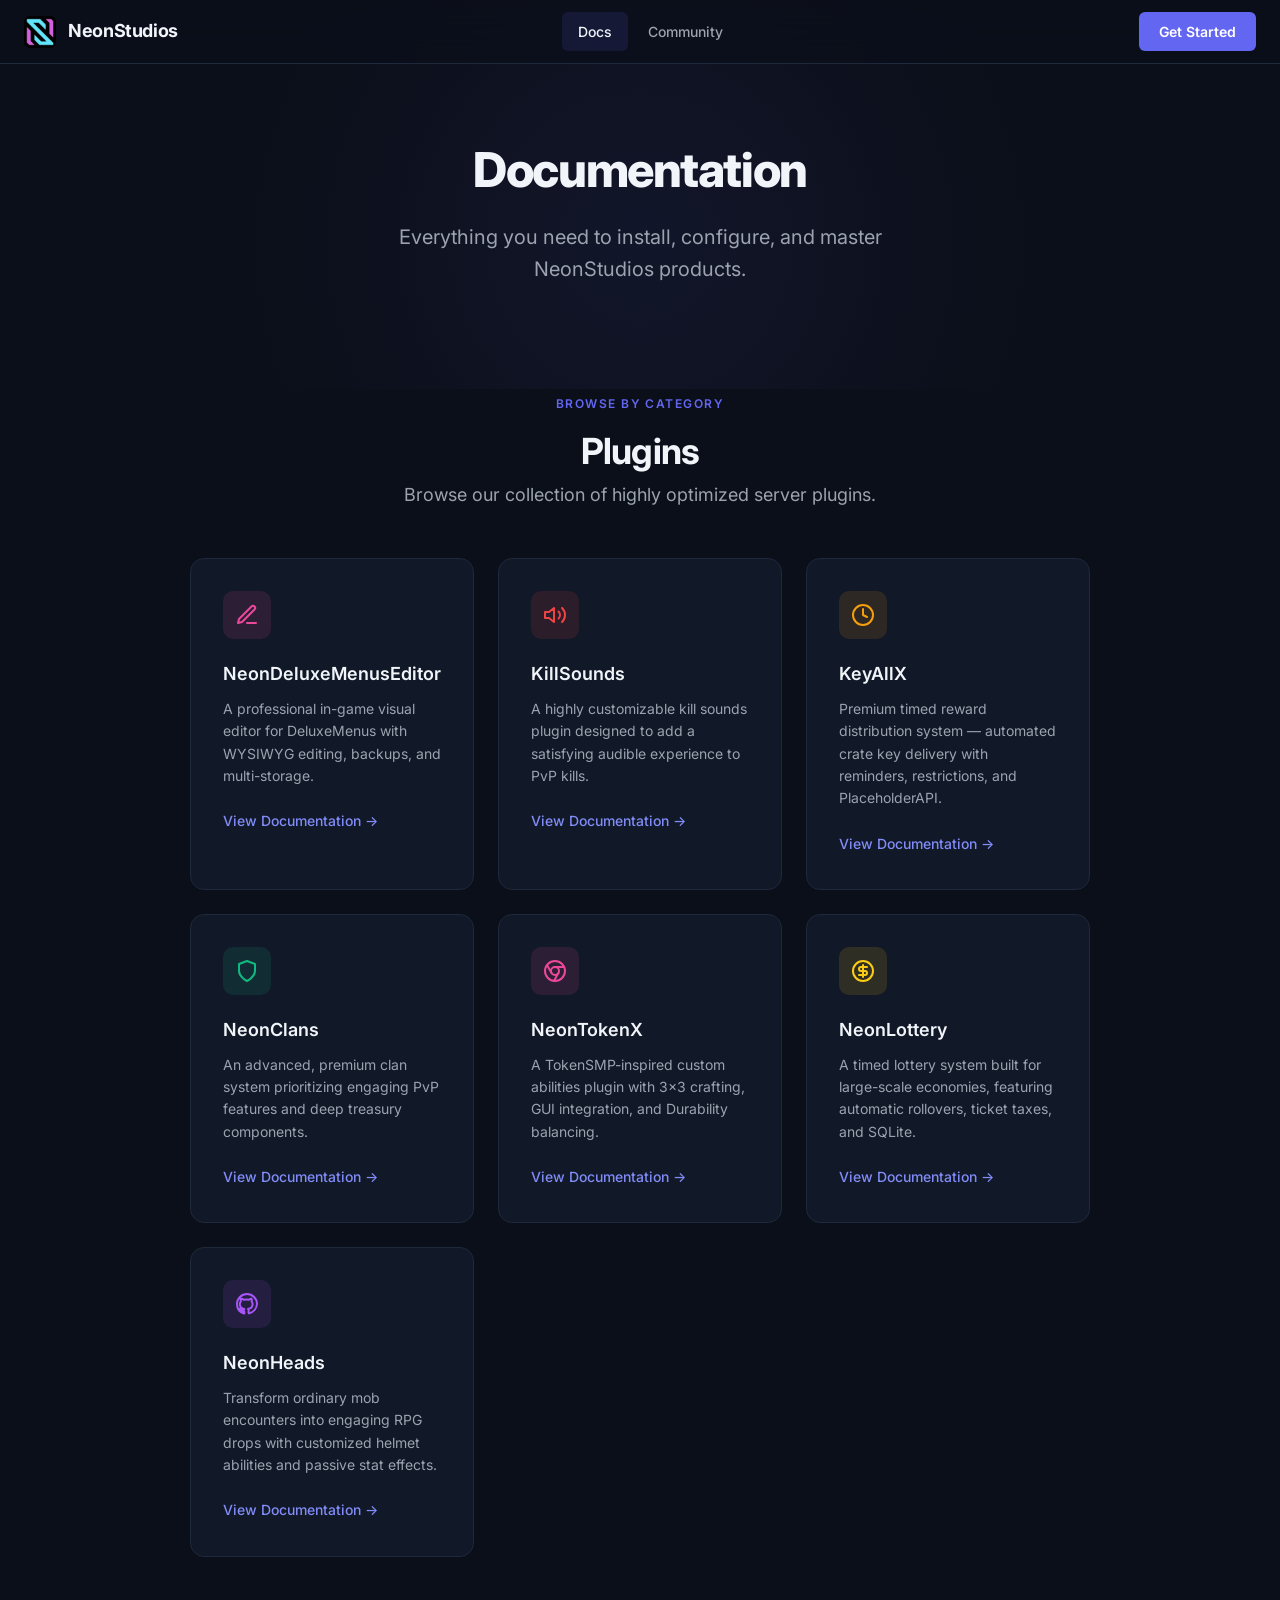
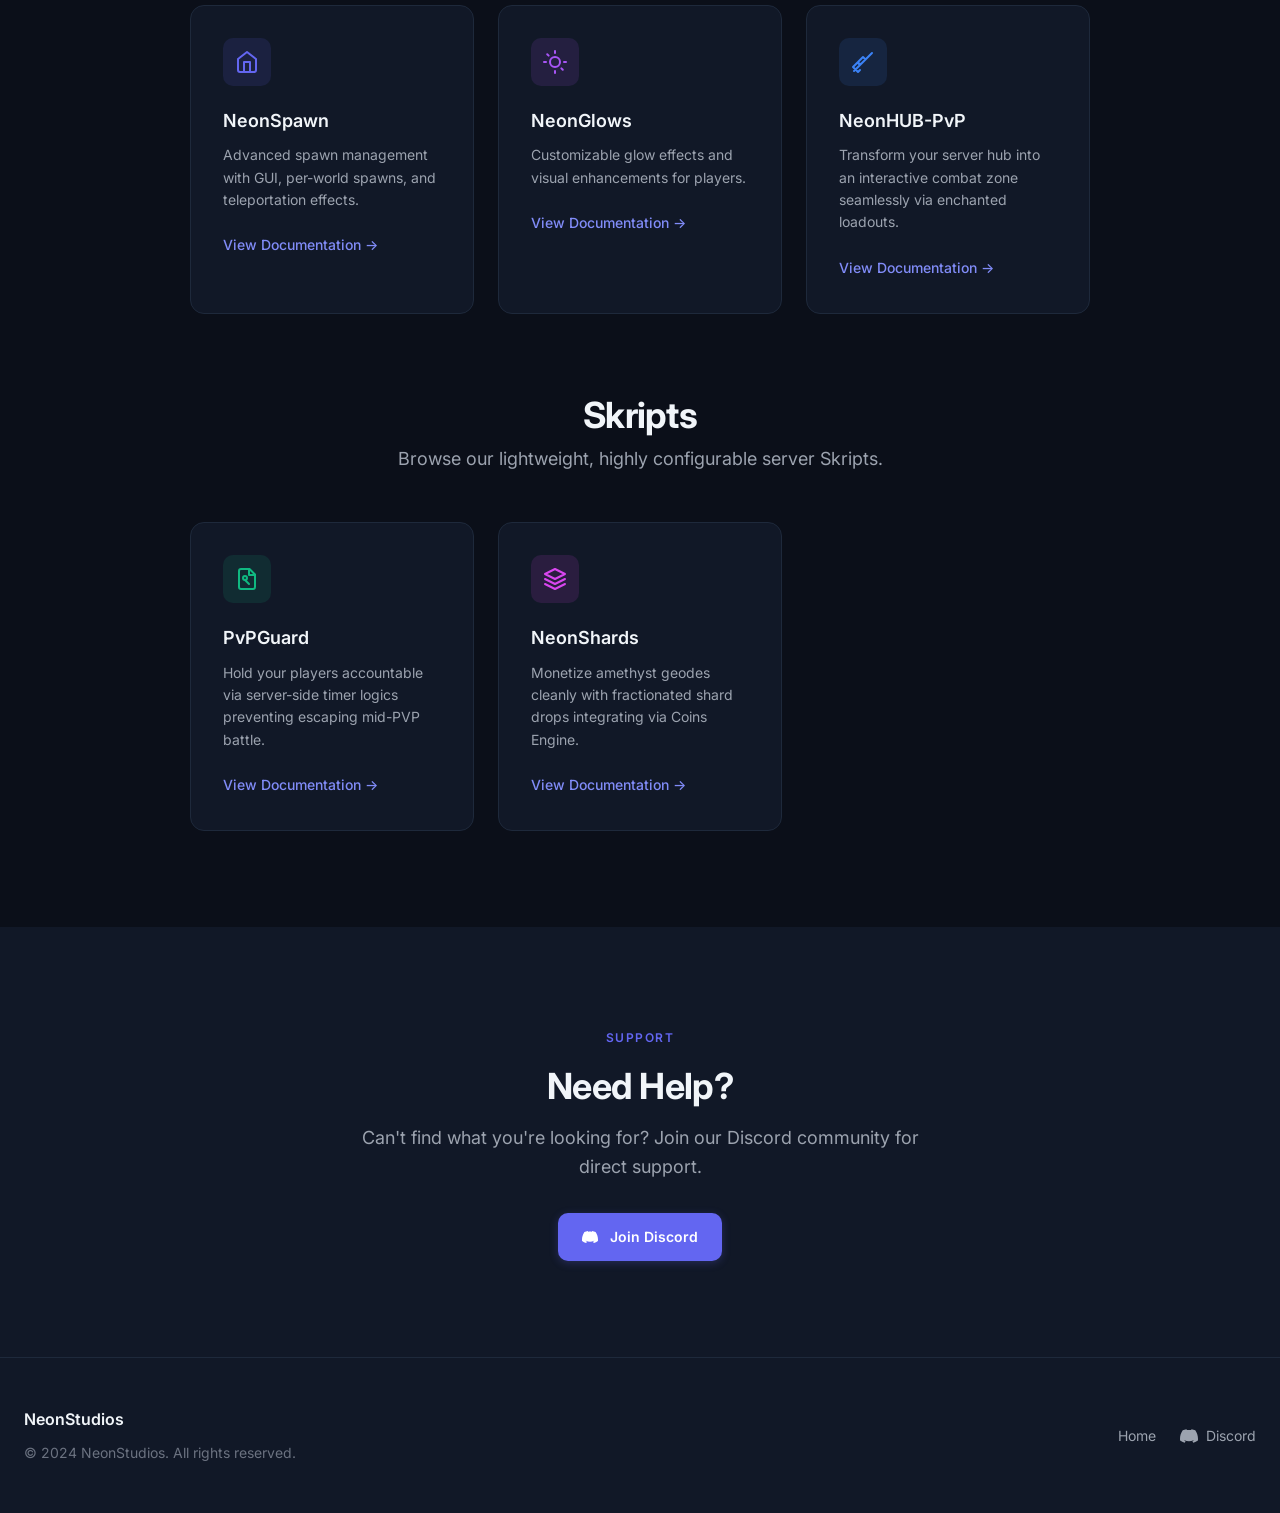
==== commit 81b7ecba: "Updated Sequence" ====
--- a/index.html
+++ b/index.html
@@ -75,6 +75,16 @@
         </div>
 
         <div class="products-grid" style="max-width:900px; margin-bottom:3rem;">
+          <!-- NeonDeluxeMenusEditor -->
+          <a href="docs/ndeditor.html" class="product-card fade-in" id="doc-ndeditor" style="text-decoration:none;">
+            <div class="product-icon" style="background:rgba(236, 72, 153, 0.12);">
+              <svg width="24" height="24" viewBox="0 0 24 24" fill="none" stroke="#ec4899" stroke-width="2" stroke-linecap="round" stroke-linejoin="round"><path d="M12 20h9"/><path d="M16.5 3.5a2.12 2.12 0 0 1 3 3L7 19l-4 1 1-4L16.5 3.5z"/></svg>
+            </div>
+            <h3>NeonDeluxeMenusEditor</h3>
+            <p>A professional in-game visual editor for DeluxeMenus with WYSIWYG editing, backups, and multi-storage.</p>
+            <span class="product-link">View Documentation <span>→</span></span>
+          </a>
+
           <!-- KillSounds -->
           <a href="docs/killsounds.html" class="product-card fade-in" id="doc-killsounds" style="text-decoration:none;">
             <div class="product-icon" style="background:rgba(239, 68, 68, 0.12);">
@@ -166,16 +176,6 @@
             </div>
             <h3>NeonHUB-PvP</h3>
             <p>Transform your server hub into an interactive combat zone seamlessly via enchanted loadouts.</p>
-            <span class="product-link">View Documentation <span>→</span></span>
-          </a>
-
-          <!-- NeonDeluxeMenusEditor -->
-          <a href="docs/ndeditor.html" class="product-card fade-in" id="doc-ndeditor" style="text-decoration:none;">
-            <div class="product-icon" style="background:rgba(236, 72, 153, 0.12);">
-              <svg width="24" height="24" viewBox="0 0 24 24" fill="none" stroke="#ec4899" stroke-width="2" stroke-linecap="round" stroke-linejoin="round"><path d="M12 20h9"/><path d="M16.5 3.5a2.12 2.12 0 0 1 3 3L7 19l-4 1 1-4L16.5 3.5z"/></svg>
-            </div>
-            <h3>NeonDeluxeMenusEditor</h3>
-            <p>A professional in-game visual editor for DeluxeMenus with WYSIWYG editing, backups, and multi-storage.</p>
             <span class="product-link">View Documentation <span>→</span></span>
           </a>
         </div>
